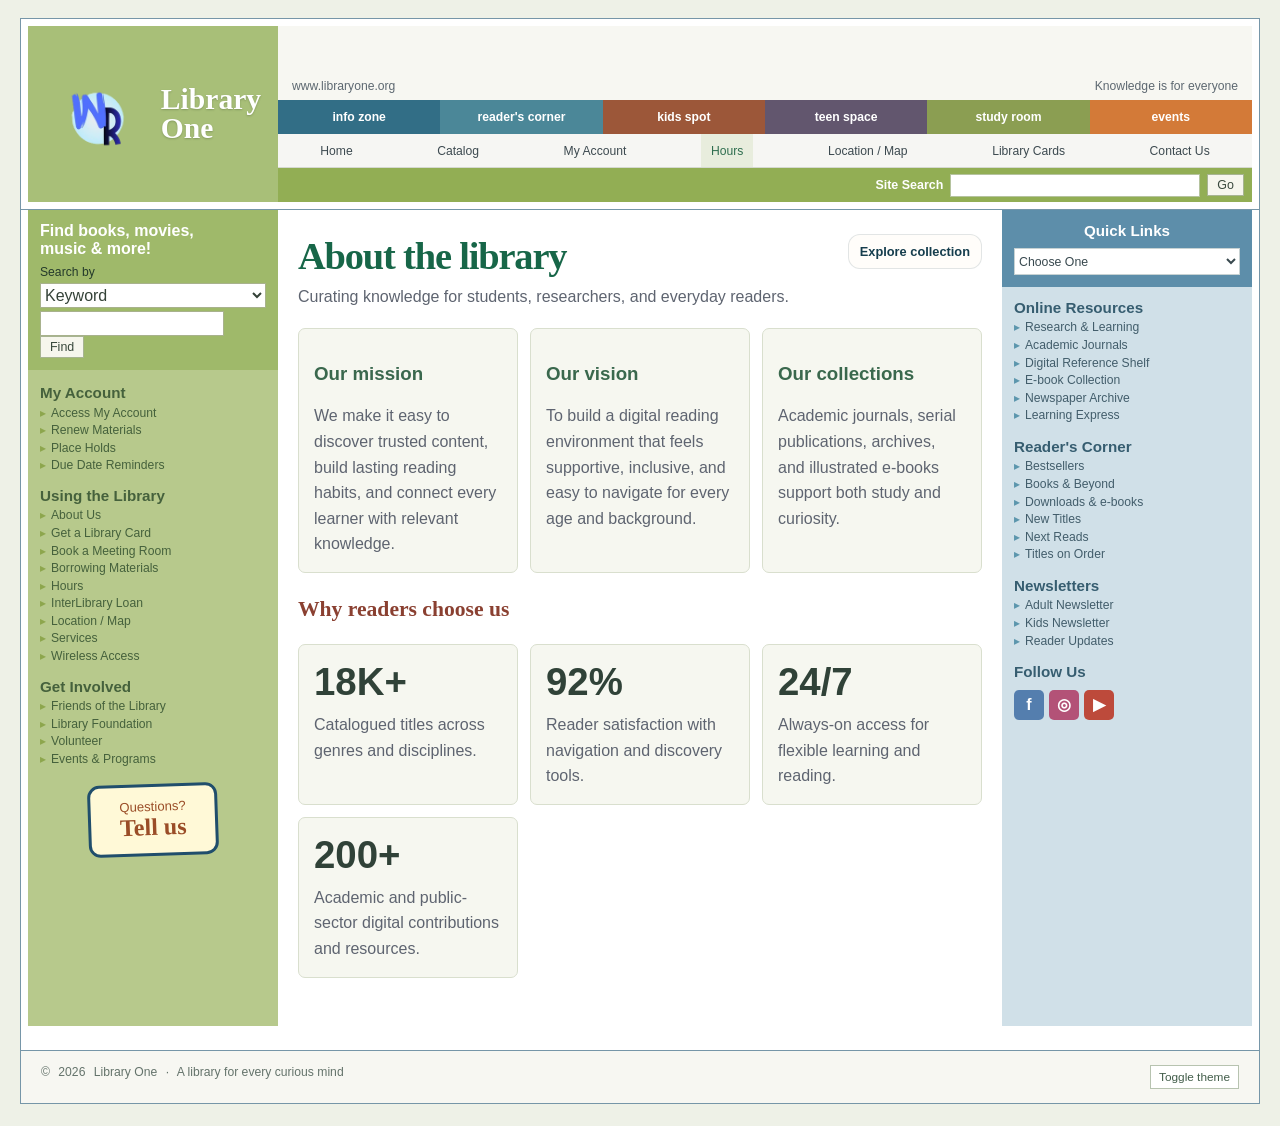
==== about.html @ 3dfb4658 "IPT web final project" ====
<!DOCTYPE html>
<html lang="en">
  <head>
    <meta charset="UTF-8" />
    <meta name="viewport" content="width=device-width, initial-scale=1.0" />
    <title>About | Library One</title>
    <link rel="stylesheet" href="styles.css?v=20261011" />
  </head>
  <body class="portal-page">
    <header class="portal-header">
      <div class="portal-masthead">
        <a href="index.html" class="portal-brand" aria-label="Library One home">
          <img class="portal-brand-logo" src="src/WR_logoCircle.png" alt="" />
          <span class="portal-brand-name">Library<br />One</span>
        </a>
        <div class="portal-heading">
          <div class="portal-topline"><span>www.libraryone.org</span><span>Knowledge is for everyone</span></div>
          <nav class="portal-audience-nav" aria-label="Reader communities">
            <a href="about.html">Info Zone</a><a href="book.html">Reader's Corner</a><a href="book.html">Kids Spot</a><a href="book.html">Teen Space</a><a href="book.html">Study Room</a><a href="about.html">Events</a>
          </nav>
          <nav class="portal-main-nav" aria-label="Main navigation">
            <a href="index.html">Home</a><a href="book.html">Catalog</a><a href="account.html">My Account</a><a href="about.html" class="active" aria-current="page">Hours</a><a href="about.html">Location / Map</a><a href="account.html">Library Cards</a><a href="about.html">Contact Us</a>
          </nav>
          <form class="portal-site-search" data-search-form>
            <label for="site-search">Site Search</label><input id="site-search" type="search" aria-label="Search the library" /><button type="submit">Go</button>
          </form>
        </div>
      </div>
    </header>

    <main class="portal-layout">
      <aside class="portal-sidebar portal-sidebar-left" aria-label="Library and account links">
        <form class="portal-catalog-search" data-search-form>
          <h2>Find books, movies,<br />music &amp; more!</h2>
          <label for="catalog-search">Search by</label>
          <select id="catalog-search"><option>Keyword</option><option>Title</option><option>Author</option><option>Subject</option></select>
          <input type="search" aria-label="Catalog keyword" /><button type="submit">Find</button>
        </form>
        <section class="portal-link-group"><h2>My Account</h2><ul>
          <li><a href="account.html">Access My Account</a></li><li><a href="account.html">Renew Materials</a></li><li><a href="account.html">Place Holds</a></li><li><a href="account.html">Due Date Reminders</a></li>
        </ul></section>
        <section class="portal-link-group"><h2>Using the Library</h2><ul>
          <li><a href="about.html">About Us</a></li><li><a href="about.html">Get a Library Card</a></li><li><a href="about.html">Book a Meeting Room</a></li><li><a href="about.html">Borrowing Materials</a></li><li><a href="about.html">Hours</a></li><li><a href="about.html">InterLibrary Loan</a></li><li><a href="about.html">Location / Map</a></li><li><a href="about.html">Services</a></li><li><a href="about.html">Wireless Access</a></li>
        </ul></section>
        <section class="portal-link-group"><h2>Get Involved</h2><ul>
          <li><a href="about.html">Friends of the Library</a></li><li><a href="about.html">Library Foundation</a></li><li><a href="about.html">Volunteer</a></li><li><a href="about.html">Events &amp; Programs</a></li>
        </ul></section>
        <a class="portal-contact-card" href="about.html">Questions? <strong>Tell us</strong></a>
      </aside>

      <section class="portal-main-content portal-inner-page">
        <div class="page-header">
          <div class="title-block"><h1>About the library</h1><p>Curating knowledge for students, researchers, and everyday readers.</p></div>
          <a href="book.html" class="secondary-button">Explore collection</a>
        </div>
        <section class="info-grid">
          <article class="info-card"><h3>Our mission</h3><p>We make it easy to discover trusted content, build lasting reading habits, and connect every learner with relevant knowledge.</p></article>
          <article class="info-card"><h3>Our vision</h3><p>To build a digital reading environment that feels supportive, inclusive, and easy to navigate for every age and background.</p></article>
          <article class="info-card"><h3>Our collections</h3><p>Academic journals, serial publications, archives, and illustrated e-books support both study and curiosity.</p></article>
        </section>
        <section class="section">
          <div class="section-head"><h2>Why readers choose us</h2></div>
          <div class="metrics-grid">
            <article class="metric-card"><strong>18K+</strong><p>Catalogued titles across genres and disciplines.</p></article>
            <article class="metric-card"><strong>92%</strong><p>Reader satisfaction with navigation and discovery tools.</p></article>
            <article class="metric-card"><strong>24/7</strong><p>Always-on access for flexible learning and reading.</p></article>
            <article class="metric-card"><strong>200+</strong><p>Academic and public-sector digital contributions and resources.</p></article>
          </div>
        </section>
      </section>

      <aside class="portal-sidebar portal-sidebar-right" aria-label="Quick links and online resources">
        <section class="portal-quick-links"><h2>Quick Links</h2><label class="visually-hidden" for="quick-links">Choose a quick link</label>
          <select id="quick-links"><option value="">Choose One</option><option value="book.html">Browse the catalog</option><option value="account.html">My reading list</option><option value="about.html">Library information</option></select>
        </section>
        <section class="portal-resource-group"><h2>Online Resources</h2><ul>
          <li><a href="book.html">Research &amp; Learning</a></li><li><a href="book.html">Academic Journals</a></li><li><a href="book.html">Digital Reference Shelf</a></li><li><a href="book.html">E-book Collection</a></li><li><a href="book.html">Newspaper Archive</a></li><li><a href="book.html">Learning Express</a></li>
        </ul></section>
        <section class="portal-resource-group"><h2>Reader's Corner</h2><ul>
          <li><a href="book.html">Bestsellers</a></li><li><a href="book.html">Books &amp; Beyond</a></li><li><a href="book.html">Downloads &amp; e-books</a></li><li><a href="book.html">New Titles</a></li><li><a href="book.html">Next Reads</a></li><li><a href="book.html">Titles on Order</a></li>
        </ul></section>
        <section class="portal-resource-group"><h2>Newsletters</h2><ul><li><a href="about.html">Adult Newsletter</a></li><li><a href="about.html">Kids Newsletter</a></li><li><a href="about.html">Reader Updates</a></li></ul></section>
        <section class="portal-resource-group portal-social"><h2>Follow Us</h2><a href="about.html" aria-label="Facebook">f</a><a href="about.html" aria-label="Instagram">◎</a><a href="about.html" aria-label="YouTube">▶</a></section>
      </aside>
    </main>

    <footer class="portal-footer"><div>© <span id="year"></span> Library One <span>·</span> A library for every curious mind</div><button type="button" data-theme-toggle aria-label="Toggle color theme">Toggle theme</button></footer>
    <script src="script.js"></script>
  </body>
</html>
---- styles.css ----
:root {
  --bg: #f5f1ea;
  --panel: #fffdfa;
  --panel-alt: #edf2ef;
  --primary: #153d4d;
  --primary-soft: #dfeaf0;
  --accent: #f0a851;
  --accent-strong: #d98d24;
  --text: #1a1f2a;
  --muted: #5e6470;
  --success: #2d7d66;
  --border: rgba(21, 61, 77, 0.12);
  --shadow: 0 18px 40px rgba(19, 38, 50, 0.12);
}

body.dark {
  --bg: #0b1620;
  --panel: #13232f;
  --panel-alt: #1b2d39;
  --primary: #d9edf5;
  --primary-soft: rgba(126, 193, 213, 0.12);
  --accent: #ffc36d;
  --accent-strong: #f29c3d;
  --text: #edf1f5;
  --muted: #adc0cf;
  --success: #69d2a0;
  --border: rgba(217, 237, 245, 0.12);
  --shadow: 0 18px 40px rgba(0, 0, 0, 0.28);
}

* { box-sizing: border-box; }

html { scroll-behavior: smooth; }

body {
  margin: 0;
  font-family: "Segoe UI", Tahoma, Geneva, Verdana, sans-serif;
  background: linear-gradient(180deg, rgba(244, 237, 227, 0.85) 0%, rgba(226, 236, 240, 0.9) 100%);
  color: var(--text);
  transition: background 0.25s ease, color 0.25s ease;
}

body.dark {
  background: linear-gradient(180deg, #071218 0%, #0d1d29 100%);
}

img {
  max-width: 100%;
  display: block;
}

a {
  color: inherit;
  text-decoration: none;
}

button, input, select, textarea {
  font: inherit;
}

.container {
  width: min(1200px, calc(100% - 32px));
  margin: 0 auto;
}

.site-header {
  position: sticky;
  top: 0;
  z-index: 20;
  backdrop-filter: blur(14px);
  background: rgba(245, 241, 234, 0.8);
  border-bottom: 1px solid var(--border);
}

body.dark .site-header {
  background: rgba(11, 22, 32, 0.82);
}

.header-inner {
  display: flex;
  align-items: center;
  justify-content: space-between;
  min-height: 76px;
  gap: 20px;
}

.brand {
  display: inline-flex;
  align-items: center;
  gap: 10px;
  font-weight: 800;
  letter-spacing: 0.04em;
  color: var(--primary);
}

.brand-mark {
  width: 42px;
  height: 42px;
  border-radius: 12px;
  display: grid;
  place-items: center;
  background: linear-gradient(135deg, var(--primary), var(--accent));
  color: white;
  font-size: 1.2rem;
  box-shadow: var(--shadow);
}

.main-nav {
  display: flex;
  align-items: center;
  gap: 16px;
  flex-wrap: wrap;
}

.main-nav a {
  padding: 10px 12px;
  border-radius: 999px;
  color: var(--muted);
  font-weight: 600;
  transition: 0.2s ease;
}

.main-nav a:hover,
.main-nav a.active {
  background: var(--primary-soft);
  color: var(--primary);
}

.header-actions {
  display: flex;
  align-items: center;
  gap: 12px;
}

.mini-button,
.primary-button,
.secondary-button,
.ghost-button {
  display: inline-flex;
  align-items: center;
  justify-content: center;
  border: 0;
  border-radius: 12px;
  cursor: pointer;
  transition: transform 0.2s ease, opacity 0.2s ease;
}

.primary-button,
.secondary-button,
.ghost-button {
  padding: 12px 18px;
  font-weight: 700;
}

.primary-button {
  background: linear-gradient(135deg, var(--primary), #1f7d96);
  color: #fff;
  box-shadow: var(--shadow);
}

.secondary-button {
  background: var(--panel);
  color: var(--primary);
  border: 1px solid var(--border);
}

.ghost-button {
  background: transparent;
  color: var(--text);
  border: 1px solid var(--border);
}

.mini-button {
  width: 42px;
  height: 42px;
  background: var(--panel);
  border: 1px solid var(--border);
  color: var(--text);
}

.primary-button:hover,
.secondary-button:hover,
.mini-button:hover,
.ghost-button:hover {
  transform: translateY(-1px);
}

.page-hero {
  padding: 72px 0 48px;
}

.hero-grid {
  display: grid;
  grid-template-columns: 1.2fr 0.8fr;
  gap: 28px;
  align-items: center;
}

.hero-copy h1 {
  font-size: clamp(2.8rem, 5vw, 4.5rem);
  line-height: 1.05;
  margin: 0 0 18px;
  letter-spacing: -0.04em;
}

.hero-copy p {
  margin: 0 0 22px;
  color: var(--muted);
  font-size: 1.05rem;
  max-width: 44rem;
}

.hero-actions {
  display: flex;
  flex-wrap: wrap;
  gap: 14px;
  margin-bottom: 26px;
}

.hero-meta {
  display: flex;
  gap: 22px;
  flex-wrap: wrap;
  color: var(--muted);
}

.hero-meta strong {
  display: block;
  color: var(--text);
  font-size: 1.5rem;
}

.hero-panel {
  background: linear-gradient(180deg, rgba(10, 35, 45, 0.9), rgba(35, 70, 77, 0.8));
  color: white;
  border-radius: 28px;
  overflow: hidden;
  box-shadow: var(--shadow);
}

.hero-card-image {
  min-height: 320px;
  background-image: url('https://images.unsplash.com/photo-1521587760476-6c12a4b040da?auto=format&fit=crop&w=900&q=80');
  background-size: cover;
  background-position: center;
}

.hero-card-content {
  padding: 24px 26px 26px;
}

.hero-card-content .tag {
  display: inline-flex;
  padding: 7px 10px;
  border-radius: 999px;
  background: rgba(255, 255, 255, 0.12);
  color: #dfeaf0;
  font-size: 0.75rem;
  letter-spacing: 0.08em;
  text-transform: uppercase;
  margin-bottom: 14px;
}

.hero-card-content h2 {
  margin: 0 0 10px;
  font-size: 1.65rem;
}

.hero-card-content p {
  margin: 0;
  color: rgba(255, 255, 255, 0.8);
}

.section {
  padding: 30px 0 18px;
}

.section-head {
  display: flex;
  justify-content: space-between;
  align-items: end;
  gap: 20px;
  margin-bottom: 22px;
}

.section-head h2 {
  margin: 0;
  font-size: clamp(1.8rem, 2vw, 2.5rem);
}

.section-head p {
  margin: 0;
  color: var(--muted);
}

.search-wrap {
  background: var(--panel);
  border: 1px solid var(--border);
  border-radius: 18px;
  padding: 10px 16px;
  display: flex;
  align-items: center;
  gap: 12px;
  margin-top: 36px;
  box-shadow: var(--shadow);
}

.search-wrap input {
  flex: 1;
  border: 0;
  background: transparent;
  color: var(--text);
  padding: 8px 0;
  outline: none;
}

.search-wrap button {
  background: var(--primary);
  color: #fff;
  border: 0;
  border-radius: 12px;
  padding: 10px 15px;
  font-weight: 700;
  cursor: pointer;
}

.book-grid,
.category-grid,
.info-grid,
.metrics-grid,
.account-grid {
  display: grid;
  grid-template-columns: repeat(auto-fit, minmax(220px, 1fr));
  gap: 22px;
}

.category-card,
.info-card,
.metric-card,
.book-card,
.account-panel,
.feature-card,
.list-card,
.reading-item {
  background: var(--panel);
  border: 1px solid var(--border);
  border-radius: 22px;
  box-shadow: var(--shadow);
}

.category-card {
  padding: 24px 20px;
}

.category-icon {
  width: 56px;
  height: 56px;
  display: grid;
  place-items: center;
  background: linear-gradient(135deg, var(--primary-soft), rgba(240, 168, 81, 0.18));
  border-radius: 18px;
  color: var(--primary);
  font-size: 1.6rem;
  margin-bottom: 17px;
}

.category-card h3,
.feature-card h3,
.list-card h3,
.account-panel h3 {
  margin: 0 0 8px;
  font-size: 1.2rem;
}

.category-card p,
.feature-card p,
.list-card p,
.account-panel p,
.book-card p,
.info-card p,
.metric-card p {
  margin: 0;
  color: var(--muted);
  line-height: 1.6;
}

.book-card {
  overflow: hidden;
}

.book-cover {
  height: 210px;
  background-size: cover;
  background-position: center;
}

.book-card-content {
  padding: 18px 18px 20px;
}

.book-meta {
  display: flex;
  justify-content: space-between;
  align-items: center;
  gap: 8px;
  margin-bottom: 12px;
  font-size: 0.75rem;
  letter-spacing: 0.08em;
  text-transform: uppercase;
  color: var(--muted);
}

.book-card h3 {
  margin: 0 0 10px;
  font-size: 1.2rem;
}

.book-card footer {
  display: flex;
  align-items: center;
  justify-content: space-between;
  margin-top: 16px;
}

.rating {
  color: var(--accent-strong);
  font-weight: 700;
}

.page-shell {
  padding-top: 48px;
  padding-bottom: 48px;
}

.page-header {
  display: flex;
  flex-wrap: wrap;
  align-items: center;
  justify-content: space-between;
  gap: 20px;
  margin-bottom: 28px;
}

.title-block h1 {
  margin: 0 0 10px;
  font-size: clamp(2.3rem, 3vw, 3.8rem);
  letter-spacing: -0.05em;
}

.title-block p {
  margin: 0;
  color: var(--muted);
}

.info-grid,
.metrics-grid {
  grid-template-columns: repeat(auto-fit, minmax(220px, 1fr));
}

.info-card,
.metric-card,
.account-panel,
.feature-card,
.list-card,
.reading-item {
  padding: 22px 20px;
}

.metric-card strong {
  display: block;
  font-size: clamp(2rem, 3vw, 2.5rem);
  margin-bottom: 8px;
}

.auth-layout {
  display: grid;
  grid-template-columns: 1fr 1fr;
  gap: 26px;
  padding-top: 36px;
  padding-bottom: 52px;
}

.auth-panel {
  background: var(--panel);
  border: 1px solid var(--border);
  border-radius: 28px;
  box-shadow: var(--shadow);
  padding: 28px;
}

.auth-panel h2 {
  margin-top: 0;
  margin-bottom: 10px;
  font-size: clamp(1.9rem, 2.5vw, 2.6rem);
}

.auth-tabs {
  display: inline-flex;
  background: var(--panel-alt);
  border-radius: 999px;
  padding: 5px;
  margin-bottom: 18px;
}

.auth-tab {
  border: 0;
  background: transparent;
  color: var(--muted);
  border-radius: 999px;
  padding: 10px 18px;
  font-weight: 700;
  cursor: pointer;
}

.auth-tab.active {
  background: var(--panel);
  color: var(--primary);
  box-shadow: 0 4px 14px rgba(0, 0, 0, 0.07);
}

.form-grid {
  display: grid;
  gap: 16px;
}

.form-row {
  display: grid;
  grid-template-columns: 1fr 1fr;
  gap: 16px;
}

.field {
  display: grid;
  gap: 8px;
}

.field label {
  font-weight: 600;
  color: var(--muted);
}

.field input,
.field select,
.field textarea {
  width: 100%;
  border-radius: 12px;
  border: 1px solid var(--border);
  background: rgba(255, 255, 255, 0.02);
  padding: 12px 14px;
  color: var(--text);
  outline: none;
}

.field input:focus,
.field select:focus,
.field textarea:focus {
  border-color: rgba(21, 61, 77, 0.45);
  box-shadow: 0 0 0 4px rgba(21, 61, 77, 0.08);
}

.check-row {
  display: flex;
  justify-content: space-between;
  gap: 12px;
  align-items: center;
  color: var(--muted);
  font-size: 0.96rem;
}

.auth-side {
  display: flex;
  flex-direction: column;
  justify-content: center;
  gap: 18px;
}

.feature-card {
  display: flex;
  align-items: start;
  gap: 14px;
}

.feature-icon {
  width: 52px;
  height: 52px;
  border-radius: 14px;
  display: grid;
  place-items: center;
  background: linear-gradient(135deg, var(--primary-soft), rgba(240, 168, 81, 0.2));
  font-size: 1.5rem;
}

.account-grid {
  grid-template-columns: 1.2fr 0.8fr;
}

.profile-card {
  background: linear-gradient(135deg, rgba(21, 61, 77, 0.95), rgba(51, 105, 123, 0.88));
  color: white;
  border-radius: 24px;
  padding: 28px;
  display: flex;
  gap: 22px;
  align-items: center;
}

.avatar {
  width: 82px;
  height: 82px;
  border-radius: 50%;
  background: linear-gradient(135deg, #f0a851, #f6d7aa);
  color: #143b4e;
  font-weight: 800;
  font-size: 2rem;
  display: grid;
  place-items: center;
}

.profile-card h2 {
  margin: 0 0 6px;
  font-size: clamp(1.8rem, 2vw, 2.3rem);
}

.profile-card p {
  margin: 0;
  color: rgba(255, 255, 255, 0.8);
}

.account-panel ul,
.list-card ul,
.reading-list {
  margin: 18px 0 0;
  padding: 0;
  list-style: none;
  display: grid;
  gap: 12px;
}

.account-panel li,
.list-card li,
.reading-item {
  display: flex;
  align-items: center;
  justify-content: space-between;
  gap: 12px;
  padding: 12px 14px;
  border-radius: 14px;
  background: var(--panel-alt);
  border: 1px solid var(--border);
}

.toggle-pill {
  display: inline-flex;
  align-items: center;
  gap: 8px;
  border-radius: 999px;
  padding: 7px 10px;
  background: rgba(45, 125, 102, 0.15);
  color: var(--success);
  font-size: 0.8rem;
  font-weight: 700;
}

.book-detail-shell {
  display: grid;
  grid-template-columns: 320px 1fr;
  gap: 30px;
  padding-top: 20px;
  padding-bottom: 52px;
}

.detail-cover {
  aspect-ratio: 3 / 4;
  border-radius: 28px;
  background-image: url('https://images.unsplash.com/photo-1512820790803-83ca734da794?auto=format&fit=crop&w=800&q=80');
  background-size: cover;
  background-position: center;
  box-shadow: var(--shadow);
}

.book-info {
  background: var(--panel);
  border: 1px solid var(--border);
  border-radius: 28px;
  padding: 26px;
  box-shadow: var(--shadow);
}

.book-info .eyebrow {
  display: inline-flex;
  margin-bottom: 10px;
  border-radius: 999px;
  padding: 7px 10px;
  background: rgba(240, 168, 81, 0.12);
  color: var(--accent-strong);
  font-weight: 700;
  text-transform: uppercase;
  letter-spacing: 0.08em;
  font-size: 0.72rem;
}

.book-info h1 {
  margin: 0 0 10px;
  font-size: clamp(2.2rem, 3vw, 3.5rem);
  letter-spacing: -0.05em;
}

.meta-line {
  display: flex;
  flex-wrap: wrap;
  gap: 12px;
  color: var(--muted);
  margin-bottom: 18px;
}

.book-info p {
  margin: 0 0 18px;
  color: var(--muted);
  line-height: 1.7;
}

.book-actions {
  display: flex;
  flex-wrap: wrap;
  gap: 12px;
  margin: 24px 0 18px;
}

.book-stats {
  display: flex;
  flex-wrap: wrap;
  gap: 18px;
  padding-top: 10px;
  border-top: 1px solid var(--border);
}

.book-stats span {
  display: inline-flex;
  align-items: center;
  gap: 8px;
  color: var(--muted);
}

.reader-card {
  margin-top: 30px;
  background: var(--panel);
  border: 1px solid var(--border);
  border-radius: 24px;
  padding: 24px;
  box-shadow: var(--shadow);
}

.reader-header {
  display: flex;
  justify-content: space-between;
  align-items: center;
  gap: 16px;
  margin-bottom: 16px;
}

.reader-header h3 {
  margin: 0;
}

.reader-body {
  min-height: 300px;
  background: var(--panel-alt);
  border: 1px solid var(--border);
  border-radius: 18px;
  padding: 20px;
  line-height: 1.8;
  color: var(--text);
}

.reader-controls {
  display: flex;
  flex-wrap: wrap;
  justify-content: space-between;
  gap: 14px;
  margin-top: 18px;
}

.page-badge {
  display: inline-flex;
  align-items: center;
  gap: 8px;
  background: var(--primary-soft);
  color: var(--primary);
  border-radius: 999px;
  padding: 10px 14px;
  font-weight: 700;
}

footer.site-footer {
  border-top: 1px solid var(--border);
  padding: 28px 0 48px;
  color: var(--muted);
}

.footer-inner {
  display: flex;
  justify-content: space-between;
  gap: 20px;
  flex-wrap: wrap;
}

.hidden {
  display: none !important;
}

@media (max-width: 900px) {
  .hero-grid,
  .book-detail-shell,
  .account-grid,
  .auth-layout {
    grid-template-columns: 1fr;
  }

  .site-header .header-inner {
    flex-wrap: wrap;
    padding: 14px 0;
  }

  .main-nav {
    width: 100%;
    justify-content: center;
  }

  .header-actions {
    margin-left: auto;
  }
}

@media (max-width: 560px) {
  .form-row {
    grid-template-columns: 1fr;
  }

  .hero-copy h1 {
    font-size: 2.6rem;
  }

  .page-shell,
  .auth-layout {
    padding-top: 24px;
  }
}

.portal-page {
  min-height: 100vh;
  background: #eef1e7;
  color: #304238;
  font-family: Arial, Helvetica, sans-serif;
}

.portal-header {
  width: min(1240px, calc(100% - 32px));
  margin: 18px auto 0;
  padding: 7px;
  border: 1px solid #7696a8;
  background: #fff;
}

.portal-masthead {
  display: grid;
  grid-template-columns: 250px minmax(0, 1fr);
  min-height: 176px;
}

.portal-brand {
  display: flex;
  min-height: 176px;
  align-items: center;
  justify-content: center;
  gap: 12px;
  background: #a8bf78;
  color: #fff;
}

.portal-brand-logo {
  width: 104px;
  height: 104px;
  flex: 0 0 auto;
  object-fit: contain;
}

.portal-brand-name {
  font-family: Georgia, serif;
  font-size: 1.85rem;
  font-weight: 700;
  line-height: 0.98;
  text-shadow: 0 1px 2px rgba(50, 67, 37, 0.3);
}

.portal-heading {
  display: flex;
  min-width: 0;
  flex-direction: column;
  justify-content: flex-end;
  background: #f7f7f2;
}

.portal-topline {
  min-height: 29px;
  display: flex;
  align-items: center;
  justify-content: space-between;
  gap: 16px;
  padding: 0 14px;
  color: #5d6871;
  font-size: 0.76rem;
}

.portal-audience-nav,
.portal-main-nav {
  display: flex;
  min-height: 34px;
}

.portal-audience-nav a {
  flex: 1;
  display: grid;
  place-items: center;
  padding: 7px 5px;
  background: #326e86;
  color: white;
  font-size: 0.76rem;
  font-weight: 700;
  text-align: center;
  text-transform: lowercase;
}

.portal-audience-nav a:nth-child(2) { background: #4b8798; }
.portal-audience-nav a:nth-child(3) { background: #9c5739; }
.portal-audience-nav a:nth-child(4) { background: #62566e; }
.portal-audience-nav a:nth-child(5) { background: #8b9e52; }
.portal-audience-nav a:nth-child(6) { background: #d37a38; }

.portal-main-nav {
  align-items: stretch;
  justify-content: space-around;
  border-bottom: 1px solid #d5d9d0;
  background: #f6f6f3;
}

.portal-main-nav a {
  display: flex;
  align-items: center;
  gap: 7px;
  padding: 8px 10px;
  color: #3d4a50;
  font-size: 0.76rem;
  white-space: nowrap;
}

.portal-main-nav a:hover,
.portal-main-nav a.active {
  color: #2f6e4f;
  background: #e8eddd;
}

.portal-main-nav a span {
  color: #83a94c;
  font-size: 1.2rem;
}

.portal-site-search {
  min-height: 34px;
  display: flex;
  align-items: center;
  justify-content: flex-end;
  gap: 7px;
  padding: 4px 8px;
  background: #92ae54;
}

.portal-site-search label {
  color: white;
  font-size: 0.78rem;
  font-weight: 700;
}

.portal-site-search input {
  width: min(250px, 44%);
  height: 23px;
  border: 1px solid #b5c39e;
  background: white;
}

.portal-site-search button,
.portal-catalog-search button {
  border: 1px solid #a7b491;
  padding: 3px 9px;
  background: #f6f6ed;
  color: #39493d;
  cursor: pointer;
  font-size: 0.78rem;
}

.portal-layout {
  width: min(1240px, calc(100% - 32px));
  margin: 0 auto;
  padding: 0 7px 24px;
  display: grid;
  grid-template-columns: 250px minmax(0, 1fr) 250px;
  align-items: stretch;
  background: #fff;
  border: 1px solid #7696a8;
  border-top: 0;
}

.portal-inner-page {
  min-height: 520px;
  padding: 24px 20px 30px;
}

.portal-inner-page .page-header {
  align-items: flex-start;
  margin-bottom: 22px;
}

.portal-inner-page .title-block h1 {
  color: #176648;
  font-family: Georgia, "Times New Roman", serif;
  font-size: clamp(1.8rem, 3vw, 2.45rem);
  letter-spacing: -0.03em;
}

.portal-inner-page .section {
  padding-top: 24px;
}

.portal-inner-page .section-head h2 {
  color: #8a4031;
  font-family: Georgia, "Times New Roman", serif;
  font-size: 1.35rem;
}

.portal-inner-page .info-grid,
.portal-inner-page .metrics-grid {
  grid-template-columns: repeat(auto-fit, minmax(170px, 1fr));
  gap: 12px;
}

.portal-inner-page .info-card,
.portal-inner-page .metric-card,
.portal-inner-page .account-panel,
.portal-inner-page .feature-card,
.portal-inner-page .reading-item {
  border-color: #d9dfce;
  border-radius: 7px;
  box-shadow: none;
}

.portal-inner-page .info-card,
.portal-inner-page .metric-card,
.portal-inner-page .account-panel {
  padding: 15px;
  background: #f6f7f0;
}

.portal-inner-page .info-card h3,
.portal-inner-page .account-panel h3 {
  color: #3a684d;
}

.portal-inner-page .auth-layout {
  width: auto;
  grid-template-columns: 1fr;
  gap: 16px;
  padding: 0;
}

.portal-inner-page .auth-panel {
  padding: 19px;
  border-color: #d9dfce;
  border-radius: 7px;
  box-shadow: none;
}

.portal-inner-page .auth-side {
  gap: 10px;
}

.portal-inner-page .auth-side .feature-card {
  padding: 13px;
  background: #f6f7f0;
}

.portal-inner-page .account-grid {
  grid-template-columns: 1fr;
  gap: 14px;
}

.portal-inner-page .account-grid .section {
  padding-bottom: 0;
}

.portal-inner-page .account-grid aside {
  display: grid;
  grid-template-columns: repeat(auto-fit, minmax(175px, 1fr));
  gap: 12px;
}

.portal-inner-page .account-panel {
  margin-top: 0 !important;
}

.portal-inner-page .account-panel .metrics-grid {
  grid-template-columns: repeat(3, minmax(0, 1fr));
  gap: 8px;
}

.portal-inner-page .account-panel .metric-card {
  padding: 10px;
  background: #fff;
}

.portal-inner-page .account-panel .metric-card strong {
  font-size: 1.6rem;
}

.portal-inner-page .account-favorites ul {
  margin-top: 8px;
}

.portal-inner-page .account-favorites li {
  padding: 7px 0;
  border-bottom: 1px solid #e0e5d9;
  color: #5e6470;
  font-size: 0.9rem;
}

.portal-inner-page .book-detail-shell {
  grid-template-columns: 190px minmax(0, 1fr);
  gap: 14px;
  padding: 0;
}

.portal-inner-page .detail-cover {
  border-radius: 7px;
}

.portal-inner-page .book-info {
  padding: 17px;
  border-color: #d9dfce;
  border-radius: 7px;
  box-shadow: none;
}

.portal-inner-page .book-info h1 {
  font-size: clamp(1.6rem, 3vw, 2.4rem);
  letter-spacing: -0.03em;
}

.portal-inner-page .book-actions {
  gap: 7px;
}

.portal-inner-page .book-actions .primary-button,
.portal-inner-page .book-actions .secondary-button,
.portal-inner-page .book-actions .ghost-button {
  padding: 9px 11px;
  font-size: 0.8rem;
}

.portal-inner-page .reader-card {
  margin-top: 18px;
  padding: 16px;
  border-color: #d9dfce;
  border-radius: 7px;
  box-shadow: none;
}

.portal-inner-page .reader-body {
  min-height: 220px;
  border-radius: 5px;
}

.portal-inner-page .page-header .secondary-button {
  padding: 9px 11px;
  font-size: 0.8rem;
}

.portal-sidebar {
  min-width: 0;
}

.portal-sidebar-left {
  padding: 10px 12px 18px;
  background: #b7c98c;
  color: #45613c;
}

.portal-catalog-search {
  margin: -10px -12px 8px;
  padding: 12px;
  background: #9fb96a;
  color: white;
}

.portal-catalog-search h2 {
  margin: 0 0 8px;
  font-size: 1rem;
  line-height: 1.1;
}

.portal-catalog-search label {
  display: block;
  margin-bottom: 4px;
  color: #243a2b;
  font-size: 0.76rem;
}

.portal-catalog-search select,
.portal-catalog-search input {
  height: 25px;
  border: 1px solid #a8b28d;
  background: white;
  color: #344238;
}

.portal-catalog-search select {
  width: 100%;
  margin-bottom: 3px;
}

.portal-catalog-search input {
  width: calc(100% - 42px);
}

.portal-link-group {
  margin-top: 14px;
}

.portal-link-group h2,
.portal-resource-group h2 {
  margin: 0 0 4px;
  font-size: 0.95rem;
  line-height: 1.15;
}

.portal-link-group ul,
.portal-resource-group ul,
.portal-news-list {
  margin: 0;
  padding: 0;
  list-style: none;
}

.portal-link-group li,
.portal-resource-group li {
  margin: 3px 0;
  font-size: 0.76rem;
  line-height: 1.2;
}

.portal-link-group li::before {
  content: "▸";
  margin-right: 5px;
  color: #8da64d;
}

.portal-link-group a:hover,
.portal-resource-group a:hover,
.portal-news-list a:hover {
  text-decoration: underline;
}

.portal-contact-card {
  display: block;
  margin: 18px auto 0;
  width: 130px;
  padding: 12px 8px;
  border: 3px solid #204e6c;
  border-radius: 12px;
  background: #fff9d7;
  color: #9a4d27;
  text-align: center;
  font-size: 0.82rem;
  transform: rotate(-2deg);
}

.portal-contact-card strong {
  display: block;
  font-family: Georgia, serif;
  font-size: 1.5rem;
}

.portal-main-content {
  min-width: 0;
  background: white;
}

.portal-feature {
  position: relative;
  min-height: 410px;
  overflow: hidden;
  background: #fff;
}

.portal-feature-art {
  position: relative;
  height: 180px;
  overflow: hidden;
  background: linear-gradient(180deg, #cde4e9 0%, #eaf5f2 77%, #609546 78%, #4e813b 100%);
}

.feature-sun {
  position: absolute;
  top: 22px;
  left: 50%;
  width: 104px;
  height: 104px;
  border-radius: 50%;
  background: #f8cf62;
  transform: translateX(-50%);
}

.feature-book {
  position: absolute;
  z-index: 1;
  bottom: 36px;
  display: block;
  width: 76px;
  height: 89px;
  border: 4px solid #fff;
  border-radius: 5px 8px 8px 5px;
  box-shadow: 6px 7px 0 rgba(31, 80, 52, 0.18);
  transform: rotate(-13deg);
}

.feature-book-one {
  left: 25%;
  background: #e27e55;
}

.feature-book-two {
  right: 23%;
  bottom: 31px;
  width: 67px;
  height: 80px;
  background: #6d9eb2;
  transform: rotate(12deg);
}

.feature-leaf {
  position: absolute;
  bottom: 32px;
  width: 19px;
  height: 76px;
  border-radius: 100% 0 100% 0;
  background: #f0ad37;
  transform-origin: bottom;
}

.feature-leaf-one {
  left: 14%;
  transform: rotate(-37deg);
}

.feature-leaf-two {
  right: 14%;
  height: 92px;
  background: #78a849;
  transform: rotate(39deg);
}

.feature-star {
  position: absolute;
  top: 28px;
  right: 19%;
  color: white;
  font-size: 2rem;
}

.feature-ribbon {
  position: absolute;
  top: 37px;
  left: 9%;
  padding: 9px 11px;
  background: #4a9a68;
  color: white;
  font-size: 0.72rem;
  font-weight: 800;
  line-height: 1.1;
  text-align: center;
  transform: rotate(-9deg);
}

.portal-feature-copy {
  max-width: 520px;
  margin: 0 auto;
  padding: 21px 24px 45px;
  text-align: center;
}

.portal-kicker {
  color: #7c984a;
  font-size: 0.74rem;
  font-weight: 800;
  letter-spacing: 0.11em;
  text-transform: uppercase;
}

.portal-feature-copy h1 {
  margin: 7px 0 8px;
  color: #176648;
  font-family: Georgia, "Times New Roman", serif;
  font-size: clamp(1.8rem, 3vw, 2.8rem);
  line-height: 1;
}

.portal-feature-copy p {
  margin: 0 auto 15px;
  max-width: 390px;
  color: #58665b;
  font-size: 0.92rem;
  line-height: 1.5;
}

.portal-feature-button {
  display: inline-flex;
  align-items: center;
  gap: 15px;
  padding: 10px 15px;
  background: #176648;
  color: #fff;
  font-size: 0.83rem;
  font-weight: 700;
}

.portal-slide-status {
  position: absolute;
  right: 0;
  bottom: 0;
  left: 0;
  display: flex;
  justify-content: space-between;
  align-items: center;
  padding: 10px 14px;
  background: #27302b;
  color: white;
  font-size: 0.74rem;
}

.portal-slide-status span {
  margin-right: 6px;
  color: #b5ca79;
}

.portal-slide-status b {
  font-weight: 500;
}

.portal-news {
  min-height: 320px;
  padding: 14px 17px 20px;
  background: #f0e5a5;
  color: #574d2c;
}

.portal-news h2 {
  margin: 0 0 10px;
  color: #8a4031;
  font-family: Georgia, "Times New Roman", serif;
  font-size: 1.8rem;
}

.portal-news h3 {
  margin: 15px 0 6px;
  color: #8a4031;
  font-size: 0.94rem;
}

.portal-news-list li {
  position: relative;
  margin: 6px 0;
  padding-left: 15px;
  font-size: 0.82rem;
  line-height: 1.25;
}

.portal-news-list li::before {
  content: "▶";
  position: absolute;
  left: 0;
  color: #d89b37;
  font-size: 0.65rem;
  top: 2px;
}

.portal-more-link {
  display: inline-block;
  margin-top: 12px;
  color: #8a4031;
  font-size: 0.8rem;
  font-weight: 700;
}

.portal-sidebar-right {
  padding: 10px 12px 18px;
  background: #d0e0e8;
  color: #425d6b;
}

.portal-quick-links {
  margin: -10px -12px 12px;
  padding: 12px;
  background: #5d8eaa;
  color: white;
}

.portal-quick-links h2 {
  margin: 0 0 9px;
  font-size: 0.95rem;
  text-align: center;
}

.portal-quick-links select {
  width: 100%;
  min-height: 27px;
  border: 1px solid #c7d2d3;
  background: #fff;
  color: #39494f;
  font-size: 0.77rem;
}

.portal-resource-group {
  margin: 12px 0 15px;
}

.portal-resource-group h2 {
  color: #365d70;
}

.portal-resource-group li::before {
  content: "▸";
  margin-right: 5px;
  color: #5c96ad;
}

.portal-social a {
  display: inline-grid;
  width: 30px;
  height: 30px;
  margin: 5px 5px 0 0;
  place-items: center;
  border-radius: 5px;
  background: #547eae;
  color: white;
  font-size: 1rem;
  font-weight: 700;
}

.portal-social a:nth-of-type(2) { background: #b35277; }
.portal-social a:nth-of-type(3) { background: #bd4a3b; }

.portal-footer {
  width: min(1240px, calc(100% - 32px));
  margin: 0 auto 22px;
  padding: 14px 20px;
  display: flex;
  justify-content: space-between;
  gap: 14px;
  border: 1px solid #7696a8;
  border-top: 0;
  background: #f7f7f2;
  color: #64736b;
  font-size: 0.76rem;
}

.portal-footer span {
  margin: 0 5px;
}

.portal-footer button {
  border: 1px solid #b7c3b0;
  padding: 4px 8px;
  background: white;
  color: #425d4a;
  cursor: pointer;
  font-size: 0.74rem;
}

.visually-hidden {
  position: absolute;
  width: 1px;
  height: 1px;
  overflow: hidden;
  clip: rect(0, 0, 0, 0);
  white-space: nowrap;
  clip-path: inset(50%);
}

body.dark.portal-page {
  background: #17242a;
}

body.dark .portal-header,
body.dark .portal-layout,
body.dark .portal-footer {
  border-color: #627982;
  background-color: #20313a;
}

body.dark .portal-heading,
body.dark .portal-main-content,
body.dark .portal-main-nav {
  background: #263841;
}

body.dark .portal-main-nav a,
body.dark .portal-topline {
  color: #dbe6e4;
}

body.dark .portal-news {
  background: #484533;
  color: #eee5bf;
}

body.dark .portal-news h2,
body.dark .portal-news h3,
body.dark .portal-more-link {
  color: #f2b79d;
}

body.dark .portal-feature-copy p {
  color: #58665b;
}

body.dark .portal-feature {
  background: #263841;
}

body.dark .portal-feature-copy h1 {
  color: #b6d9be;
}

body.dark .portal-sidebar-left {
  background: #43563e;
  color: #e1ebd5;
}

body.dark .portal-sidebar-right {
  background: #344b56;
  color: #e0ebf0;
}

body.dark .portal-resource-group h2 {
  color: #d0e6ef;
}

body.dark .portal-inner-page .title-block h1,
body.dark .portal-inner-page .info-card h3,
body.dark .portal-inner-page .account-panel h3,
body.dark .portal-inner-page .section-head h2 {
  color: #b6d9be;
}

body.dark .portal-inner-page .info-card,
body.dark .portal-inner-page .metric-card,
body.dark .portal-inner-page .account-panel,
body.dark .portal-inner-page .auth-panel,
body.dark .portal-inner-page .auth-side .feature-card,
body.dark .portal-inner-page .book-info,
body.dark .portal-inner-page .reader-card {
  border-color: #485a59;
  background: #263841;
}

body.dark .portal-inner-page .account-panel .metric-card {
  background: #20313a;
}

body.dark .portal-inner-page .account-favorites li {
  border-color: #485a59;
  color: #d2dfd5;
}

@media (max-width: 980px) {
  .portal-masthead {
    grid-template-columns: 190px minmax(0, 1fr);
  }

  .portal-layout {
    grid-template-columns: 200px minmax(0, 1fr) 200px;
  }

  .portal-brand {
    min-height: 160px;
  }

  .portal-brand-logo {
    width: 82px;
    height: 82px;
  }

  .portal-brand-name {
    font-size: 1.35rem;
  }

  .portal-main-nav a {
    padding-right: 6px;
    padding-left: 6px;
    font-size: 0.7rem;
  }

  .portal-audience-nav a {
    font-size: 0.68rem;
  }

  .portal-inner-page .book-detail-shell {
    grid-template-columns: 150px minmax(0, 1fr);
  }
}

@media (max-width: 720px) {
  .portal-header,
  .portal-layout,
  .portal-footer {
    width: min(100% - 20px, 560px);
  }

  .portal-masthead {
    grid-template-columns: 1fr;
  }

  .portal-brand {
    min-height: 105px;
  }

  .portal-brand-logo {
    width: 64px;
    height: 64px;
  }

  .portal-brand-name {
    font-size: 1.4rem;
  }

  .portal-audience-nav,
  .portal-main-nav {
    flex-wrap: wrap;
  }

  .portal-audience-nav a {
    flex: 1 1 30%;
  }

  .portal-main-nav a {
    flex: 1 1 30%;
    justify-content: center;
  }

  .portal-layout {
    grid-template-columns: 1fr;
  }

  .portal-inner-page {
    padding: 20px 14px;
  }

  .portal-inner-page .book-detail-shell {
    grid-template-columns: 1fr;
  }

  .portal-inner-page .detail-cover {
    width: min(240px, 100%);
    margin: 0 auto;
  }

  .portal-sidebar-left {
    order: 2;
  }

  .portal-main-content {
    order: 1;
  }

  .portal-sidebar-right {
    order: 3;
  }

  .portal-feature {
    min-height: 390px;
  }

  .portal-feature-art {
    height: 160px;
  }

  .portal-footer {
    flex-wrap: wrap;
  }
}

@media (max-width: 420px) {
  .portal-topline {
    flex-wrap: wrap;
    justify-content: center;
    padding: 7px;
  }

  .portal-site-search input {
    flex: 1;
    width: auto;
  }

  .portal-feature-copy {
    padding-right: 16px;
    padding-left: 16px;
  }

  .portal-slide-status {
    font-size: 0.66rem;
  }
}
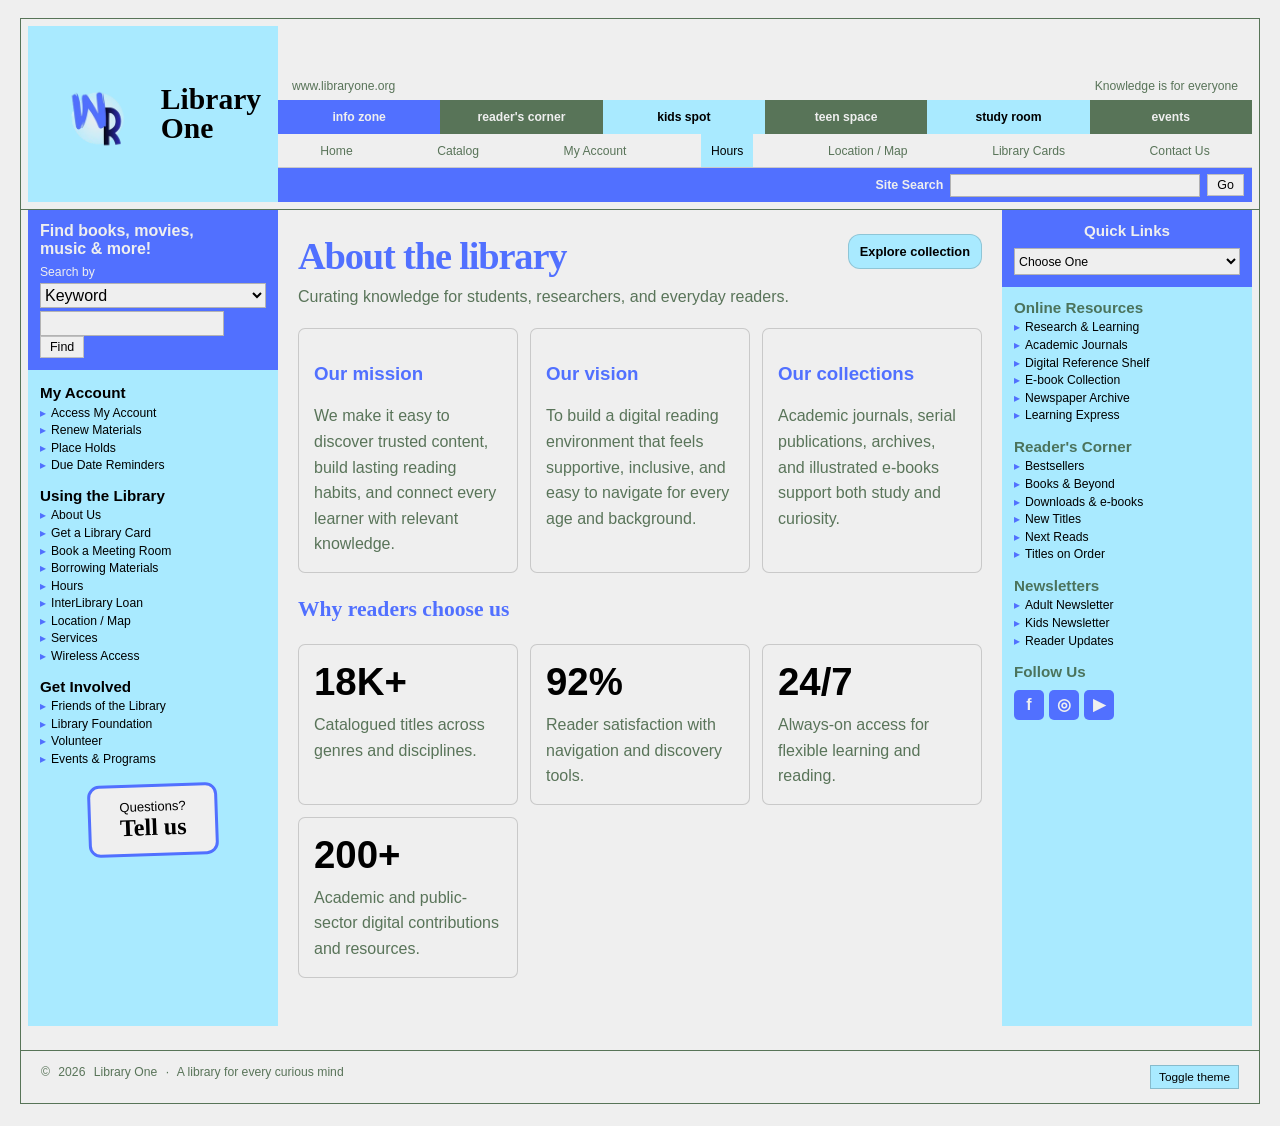
==== commit 433a7cd3: "added color palette" ====
--- a/about.html
+++ b/about.html
@@ -4,7 +4,7 @@
     <meta charset="UTF-8" />
     <meta name="viewport" content="width=device-width, initial-scale=1.0" />
     <title>About | Library One</title>
-    <link rel="stylesheet" href="styles.css?v=20261011" />
+    <link rel="stylesheet" href="styles.css?v=20261012" />
   </head>
   <body class="portal-page">
     <header class="portal-header">
--- a/styles.css
+++ b/styles.css
@@ -1,30 +1,43 @@
+/* comment and notes... 
+
+Palette and theme variables:
+#5170ff
+#000000 + #3533cd
+#a9eaff + #efefef
+*/
+
 :root {
-  --bg: #f5f1ea;
-  --panel: #fffdfa;
-  --panel-alt: #edf2ef;
-  --primary: #153d4d;
-  --primary-soft: #dfeaf0;
-  --accent: #f0a851;
-  --accent-strong: #d98d24;
-  --text: #1a1f2a;
-  --muted: #5e6470;
-  --success: #2d7d66;
-  --border: rgba(21, 61, 77, 0.12);
-  --shadow: 0 18px 40px rgba(19, 38, 50, 0.12);
+  --palette-blue: #5170ff;
+  --palette-black: #000000;
+  --palette-charcoal: #353c;
+  --palette-sky: #a9eaff;
+  --palette-gray: #efefef;
+  --bg: var(--palette-gray);
+  --panel: #ffffff;
+  --panel-alt: var(--palette-sky);
+  --primary: var(--palette-blue);
+  --primary-soft: rgba(81, 112, 255, 0.12);
+  --accent: var(--palette-sky);
+  --accent-strong: var(--palette-blue);
+  --text: var(--palette-black);
+  --muted: var(--palette-charcoal);
+  --success: var(--palette-blue);
+  --border: rgba(0, 0, 0, 0.2);
+  --shadow: 0 18px 40px rgba(0, 0, 0, 0.12);
 }
 
 body.dark {
-  --bg: #0b1620;
-  --panel: #13232f;
-  --panel-alt: #1b2d39;
-  --primary: #d9edf5;
-  --primary-soft: rgba(126, 193, 213, 0.12);
-  --accent: #ffc36d;
-  --accent-strong: #f29c3d;
-  --text: #edf1f5;
-  --muted: #adc0cf;
-  --success: #69d2a0;
-  --border: rgba(217, 237, 245, 0.12);
+  --bg: var(--palette-black);
+  --panel: var(--palette-charcoal);
+  --panel-alt: rgba(169, 234, 255, 0.14);
+  --primary: var(--palette-sky);
+  --primary-soft: rgba(169, 234, 255, 0.14);
+  --accent: var(--palette-blue);
+  --accent-strong: var(--palette-sky);
+  --text: var(--palette-gray);
+  --muted: var(--palette-gray);
+  --success: var(--palette-sky);
+  --border: rgba(239, 239, 239, 0.18);
   --shadow: 0 18px 40px rgba(0, 0, 0, 0.28);
 }
 
@@ -1817,3 +1830,514 @@
     font-size: 0.66rem;
   }
 }
+
+/* Project-wide palette: electric blue, black/charcoal, sky blue, and soft gray. */
+body {
+  background: var(--palette-gray);
+}
+
+body.dark {
+  background: var(--palette-black);
+}
+
+a:focus-visible,
+button:focus-visible,
+input:focus-visible,
+select:focus-visible,
+textarea:focus-visible {
+  outline: 3px solid var(--palette-blue);
+  outline-offset: 2px;
+}
+
+.primary-button,
+.search-wrap button {
+  background: var(--palette-blue);
+  color: var(--palette-gray);
+}
+
+.secondary-button {
+  background: var(--palette-sky);
+  color: var(--palette-black);
+  border-color: rgba(0, 0, 0, 0.16);
+}
+
+.ghost-button {
+  color: var(--palette-black);
+  border-color: rgba(0, 0, 0, 0.25);
+}
+
+.brand-mark {
+  background: var(--palette-blue);
+  color: var(--palette-gray);
+}
+
+.category-icon,
+.feature-icon {
+  background: var(--palette-sky);
+  color: var(--palette-black);
+}
+
+.profile-card {
+  background: linear-gradient(135deg, var(--palette-blue), var(--palette-charcoal));
+  color: var(--palette-gray);
+}
+
+.profile-card p {
+  color: var(--palette-gray);
+}
+
+.avatar {
+  background: var(--palette-sky);
+  color: var(--palette-black);
+}
+
+.toggle-pill {
+  background: var(--palette-sky);
+  color: var(--palette-black);
+}
+
+.field input,
+.field select,
+.field textarea {
+  border-color: rgba(0, 0, 0, 0.22);
+  background: var(--palette-gray);
+  color: var(--palette-black);
+}
+
+.field input:focus,
+.field select:focus,
+.field textarea:focus {
+  border-color: var(--palette-blue);
+  box-shadow: 0 0 0 4px rgba(81, 112, 255, 0.16);
+}
+
+.search-wrap,
+.category-card,
+.info-card,
+.metric-card,
+.book-card,
+.account-panel,
+.feature-card,
+.list-card,
+.reading-item,
+.auth-panel,
+.book-info,
+.reader-card {
+  border-color: rgba(0, 0, 0, 0.16);
+  background-color: var(--palette-gray);
+}
+
+.book-cover {
+  background-color: var(--palette-sky);
+}
+
+.detail-cover {
+  background-color: var(--palette-sky);
+}
+
+body.dark .category-icon,
+body.dark .feature-icon,
+body.dark .avatar {
+  background: var(--palette-blue);
+  color: var(--palette-gray);
+}
+
+body.dark .profile-card {
+  background: linear-gradient(135deg, var(--palette-black), var(--palette-charcoal));
+  color: var(--palette-gray);
+}
+
+body.dark .profile-card p {
+  color: var(--palette-sky);
+}
+
+body.dark .toggle-pill {
+  background: var(--palette-blue);
+  color: var(--palette-gray);
+}
+
+body.dark .field input,
+body.dark .field select,
+body.dark .field textarea,
+body.dark .search-wrap,
+body.dark .category-card,
+body.dark .info-card,
+body.dark .metric-card,
+body.dark .book-card,
+body.dark .account-panel,
+body.dark .feature-card,
+body.dark .list-card,
+body.dark .reading-item,
+body.dark .auth-panel,
+body.dark .book-info,
+body.dark .reader-card {
+  border-color: rgba(239, 239, 239, 0.18);
+  background: var(--palette-charcoal);
+  color: var(--palette-gray);
+}
+
+body.dark .primary-button,
+body.dark .search-wrap button {
+  background: var(--palette-blue);
+  color: var(--palette-gray);
+}
+
+body.dark .secondary-button {
+  background: var(--palette-sky);
+  color: var(--palette-black);
+}
+
+body.dark .ghost-button {
+  color: var(--palette-gray);
+  border-color: rgba(239, 239, 239, 0.32);
+}
+
+body.dark .brand-mark {
+  background: var(--palette-blue);
+  color: var(--palette-gray);
+}
+
+.portal-page {
+  background: var(--palette-gray);
+  color: var(--palette-black);
+}
+
+.portal-header,
+.portal-layout {
+  border-color: var(--palette-charcoal);
+  background: var(--palette-gray);
+}
+
+.portal-brand {
+  background: var(--palette-sky);
+  color: var(--palette-black);
+}
+
+.portal-brand-name {
+  color: var(--palette-black);
+  text-shadow: none;
+}
+
+.portal-heading,
+.portal-main-nav,
+.portal-main-content {
+  background: var(--palette-gray);
+}
+
+.portal-topline,
+.portal-main-nav a {
+  color: var(--palette-charcoal);
+}
+
+.portal-audience-nav a,
+.portal-audience-nav a:nth-child(n) {
+  background: var(--palette-blue);
+  color: var(--palette-gray);
+}
+
+.portal-audience-nav a:nth-child(2),
+.portal-audience-nav a:nth-child(4),
+.portal-audience-nav a:nth-child(6) {
+  background: var(--palette-charcoal);
+  color: var(--palette-gray);
+}
+
+.portal-audience-nav a:nth-child(3),
+.portal-audience-nav a:nth-child(5) {
+  background: var(--palette-sky);
+  color: var(--palette-black);
+}
+
+.portal-main-nav {
+  border-color: rgba(0, 0, 0, 0.16);
+}
+
+.portal-main-nav a:hover,
+.portal-main-nav a.active {
+  color: var(--palette-black);
+  background: var(--palette-sky);
+}
+
+.portal-main-nav a span {
+  color: var(--palette-blue);
+}
+
+.portal-site-search,
+.portal-quick-links {
+  background: var(--palette-blue);
+}
+
+.portal-site-search label,
+.portal-quick-links h2 {
+  color: var(--palette-gray);
+}
+
+.portal-site-search input,
+.portal-quick-links select,
+.portal-catalog-search select,
+.portal-catalog-search input {
+  border-color: rgba(0, 0, 0, 0.25);
+  background: var(--palette-gray);
+  color: var(--palette-black);
+}
+
+.portal-site-search button,
+.portal-catalog-search button {
+  border-color: rgba(0, 0, 0, 0.2);
+  background: var(--palette-gray);
+  color: var(--palette-black);
+}
+
+.portal-sidebar-left {
+  background: var(--palette-sky);
+  color: var(--palette-black);
+}
+
+.portal-catalog-search {
+  background: var(--palette-blue);
+  color: var(--palette-gray);
+}
+
+.portal-catalog-search label {
+  color: var(--palette-gray);
+}
+
+.portal-link-group li::before,
+.portal-resource-group li::before {
+  color: var(--palette-blue);
+}
+
+.portal-contact-card {
+  border-color: var(--palette-blue);
+  background: var(--palette-gray);
+  color: var(--palette-black);
+}
+
+.portal-feature {
+  background: var(--palette-gray);
+}
+
+.portal-feature-art {
+  background: linear-gradient(
+    180deg,
+    var(--palette-sky) 0%,
+    var(--palette-gray) 77%,
+    var(--palette-charcoal) 78%,
+    var(--palette-black) 100%
+  );
+}
+
+.feature-sun,
+.feature-leaf {
+  background: var(--palette-blue);
+}
+
+.feature-book-one {
+  background: var(--palette-charcoal);
+}
+
+.feature-book-two {
+  background: var(--palette-gray);
+}
+
+.feature-ribbon,
+.portal-feature-button {
+  background: var(--palette-blue);
+  color: var(--palette-gray);
+}
+
+.portal-kicker,
+.portal-feature-copy h1,
+.portal-inner-page .title-block h1,
+.portal-inner-page .info-card h3,
+.portal-inner-page .account-panel h3,
+.portal-inner-page .section-head h2 {
+  color: var(--palette-blue);
+}
+
+.portal-feature-copy p,
+.portal-inner-page .title-block p,
+.portal-inner-page p,
+.portal-inner-page .account-favorites li {
+  color: var(--palette-charcoal);
+}
+
+.portal-slide-status {
+  background: var(--palette-black);
+  color: var(--palette-gray);
+}
+
+.portal-slide-status span {
+  color: var(--palette-sky);
+}
+
+.portal-news {
+  background: var(--palette-gray);
+  color: var(--palette-charcoal);
+  border-top: 1px solid rgba(0, 0, 0, 0.14);
+}
+
+.portal-news h2,
+.portal-news h3,
+.portal-more-link {
+  color: var(--palette-blue);
+}
+
+.portal-news-list li::before {
+  color: var(--palette-blue);
+}
+
+.portal-sidebar-right {
+  background: var(--palette-sky);
+  color: var(--palette-black);
+}
+
+.portal-resource-group h2 {
+  color: var(--palette-charcoal);
+}
+
+.portal-social a,
+.portal-social a:nth-of-type(2),
+.portal-social a:nth-of-type(3) {
+  background: var(--palette-blue);
+  color: var(--palette-gray);
+}
+
+.portal-footer {
+  border-color: var(--palette-charcoal);
+  background: var(--palette-gray);
+  color: var(--palette-charcoal);
+}
+
+.portal-footer button {
+  border-color: rgba(0, 0, 0, 0.2);
+  background: var(--palette-sky);
+  color: var(--palette-black);
+}
+
+.portal-inner-page .info-card,
+.portal-inner-page .metric-card,
+.portal-inner-page .account-panel,
+.portal-inner-page .feature-card,
+.portal-inner-page .reading-item,
+.portal-inner-page .auth-panel,
+.portal-inner-page .auth-side .feature-card,
+.portal-inner-page .book-info,
+.portal-inner-page .reader-card {
+  border-color: rgba(0, 0, 0, 0.16);
+  background: var(--palette-gray);
+}
+
+.portal-inner-page .account-panel .metric-card {
+  background: var(--palette-sky);
+}
+
+.portal-inner-page .account-favorites li {
+  border-color: rgba(0, 0, 0, 0.16);
+}
+
+.portal-inner-page .book-info .eyebrow {
+  background: var(--palette-sky);
+  color: var(--palette-black);
+}
+
+.portal-inner-page .reader-body {
+  border-color: rgba(0, 0, 0, 0.14);
+  background: var(--palette-sky);
+  color: var(--palette-black);
+}
+
+.portal-inner-page .page-badge,
+.portal-inner-page .toggle-pill {
+  background: var(--palette-sky);
+  color: var(--palette-black);
+}
+
+.portal-inner-page input,
+.portal-inner-page select,
+.portal-inner-page textarea {
+  border-color: rgba(0, 0, 0, 0.24);
+  background: var(--palette-gray);
+  color: var(--palette-black);
+}
+
+body.dark.portal-page {
+  background: var(--palette-black);
+  color: var(--palette-gray);
+}
+
+body.dark .portal-header,
+body.dark .portal-layout,
+body.dark .portal-footer,
+body.dark .portal-heading,
+body.dark .portal-main-nav,
+body.dark .portal-main-content,
+body.dark .portal-feature,
+body.dark .portal-news,
+body.dark .portal-inner-page .info-card,
+body.dark .portal-inner-page .metric-card,
+body.dark .portal-inner-page .account-panel,
+body.dark .portal-inner-page .feature-card,
+body.dark .portal-inner-page .reading-item,
+body.dark .portal-inner-page .auth-panel,
+body.dark .portal-inner-page .auth-side .feature-card,
+body.dark .portal-inner-page .book-info,
+body.dark .portal-inner-page .reader-card {
+  border-color: rgba(239, 239, 239, 0.18);
+  background: var(--palette-charcoal);
+  color: var(--palette-gray);
+}
+
+body.dark .portal-brand,
+body.dark .portal-sidebar-left,
+body.dark .portal-sidebar-right,
+body.dark .portal-inner-page .reader-body,
+body.dark .portal-inner-page .page-badge,
+body.dark .portal-inner-page .toggle-pill,
+body.dark .portal-inner-page .account-panel .metric-card {
+  background: var(--palette-black);
+  color: var(--palette-sky);
+}
+
+body.dark .portal-brand-name,
+body.dark .portal-main-nav a,
+body.dark .portal-topline,
+body.dark .portal-inner-page p,
+body.dark .portal-inner-page .account-favorites li,
+body.dark .portal-resource-group h2 {
+  color: var(--palette-gray);
+}
+
+body.dark .portal-inner-page .title-block h1,
+body.dark .portal-inner-page .info-card h3,
+body.dark .portal-inner-page .account-panel h3,
+body.dark .portal-inner-page .section-head h2,
+body.dark .portal-news h2,
+body.dark .portal-news h3,
+body.dark .portal-more-link,
+body.dark .portal-feature-copy h1 {
+  color: var(--palette-sky);
+}
+
+body.dark .portal-feature-copy p {
+  color: var(--palette-gray);
+}
+
+body.dark .portal-main-nav a:hover,
+body.dark .portal-main-nav a.active,
+body.dark .portal-inner-page .book-info .eyebrow {
+  background: var(--palette-blue);
+  color: var(--palette-gray);
+}
+
+body.dark .portal-site-search input,
+body.dark .portal-quick-links select,
+body.dark .portal-catalog-search select,
+body.dark .portal-catalog-search input,
+body.dark .portal-inner-page input,
+body.dark .portal-inner-page select,
+body.dark .portal-inner-page textarea {
+  border-color: rgba(239, 239, 239, 0.22);
+  background: var(--palette-black);
+  color: var(--palette-gray);
+}
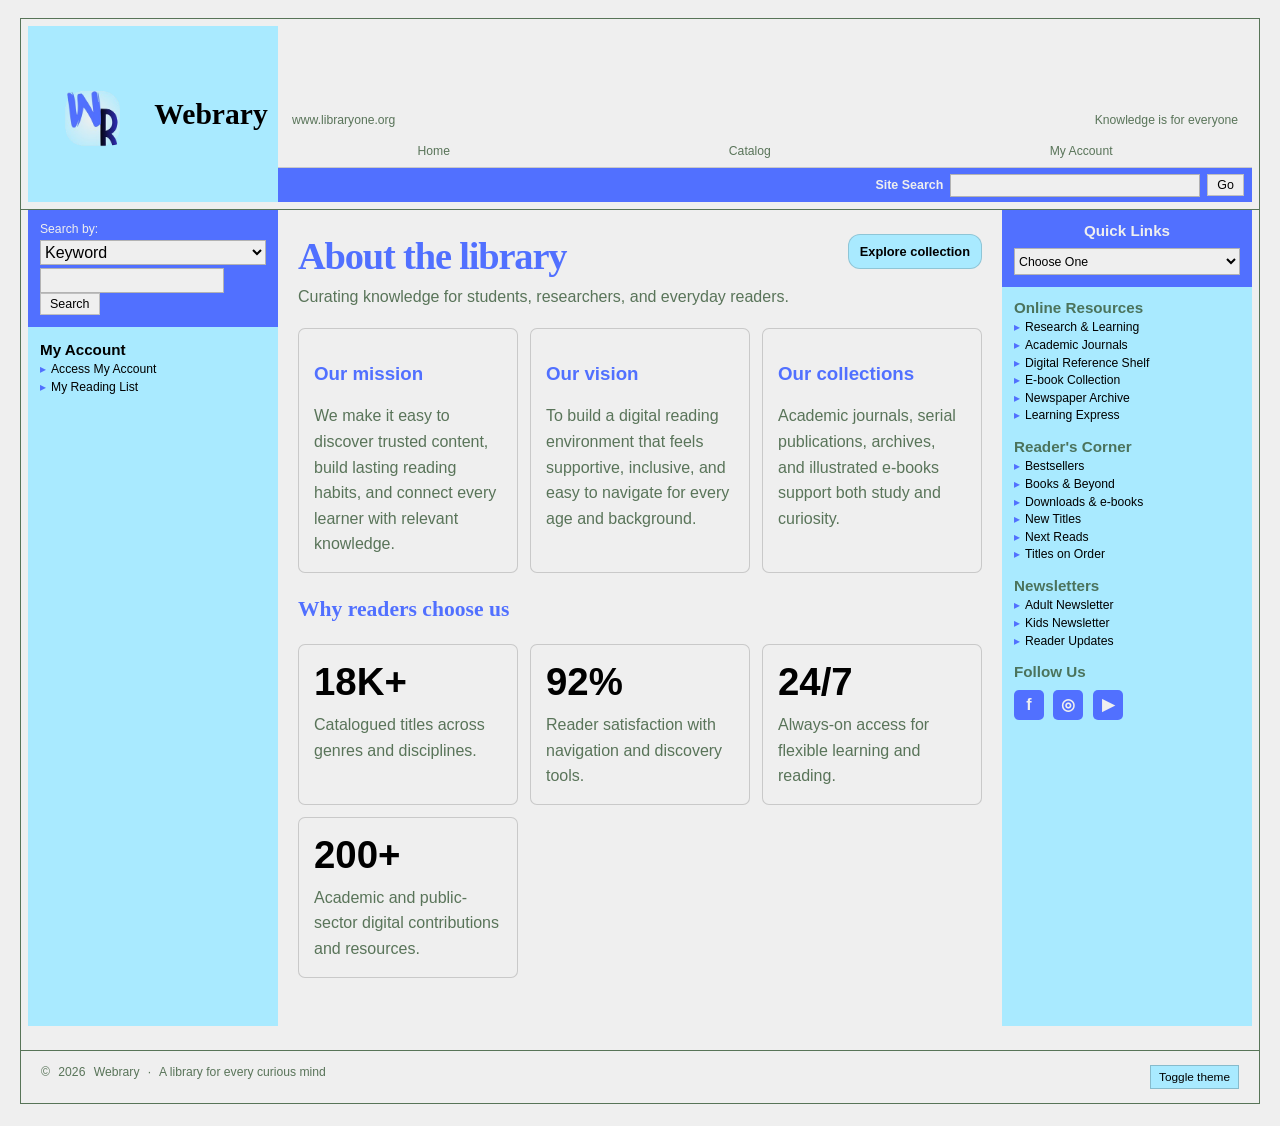
==== commit 77bf0407: "Refactor website branding and navigation to update from "Library One" to "Webrary" - Updated titles," ====
--- a/about.html
+++ b/about.html
@@ -3,26 +3,31 @@
   <head>
     <meta charset="UTF-8" />
     <meta name="viewport" content="width=device-width, initial-scale=1.0" />
-    <title>About | Library One</title>
+    <title>About | Webrary</title>
+    <link rel="icon" href="src/WR_logoCircle.png" />
     <link rel="stylesheet" href="styles.css?v=20261012" />
   </head>
   <body class="portal-page">
     <header class="portal-header">
       <div class="portal-masthead">
-        <a href="index.html" class="portal-brand" aria-label="Library One home">
-          <img class="portal-brand-logo" src="src/WR_logoCircle.png" alt="" />
-          <span class="portal-brand-name">Library<br />One</span>
+        <a href="index.html" class="portal-brand" aria-label="Webrary home">
+          <img class="portal-brand-logo" src="src/WR_logo.png" alt="" />
+          <span class="portal-brand-name">Webrary</span>
         </a>
         <div class="portal-heading">
-          <div class="portal-topline"><span>www.libraryone.org</span><span>Knowledge is for everyone</span></div>
-          <nav class="portal-audience-nav" aria-label="Reader communities">
-            <a href="about.html">Info Zone</a><a href="book.html">Reader's Corner</a><a href="book.html">Kids Spot</a><a href="book.html">Teen Space</a><a href="book.html">Study Room</a><a href="about.html">Events</a>
-          </nav>
+          <div class="portal-topline">
+            <span>www.libraryone.org</span>
+            <span>Knowledge is for everyone</span>
+          </div>
           <nav class="portal-main-nav" aria-label="Main navigation">
-            <a href="index.html">Home</a><a href="book.html">Catalog</a><a href="account.html">My Account</a><a href="about.html" class="active" aria-current="page">Hours</a><a href="about.html">Location / Map</a><a href="account.html">Library Cards</a><a href="about.html">Contact Us</a>
+            <a href="index.html">Home</a>
+            <a href="book.html">Catalog</a>
+            <a href="account.html">My Account</a>
           </nav>
           <form class="portal-site-search" data-search-form>
-            <label for="site-search">Site Search</label><input id="site-search" type="search" aria-label="Search the library" /><button type="submit">Go</button>
+            <label for="site-search">Site Search</label>
+            <input id="site-search" type="search" aria-label="Search the library" />
+            <button type="submit">Go</button>
           </form>
         </div>
       </div>
@@ -31,32 +36,46 @@
     <main class="portal-layout">
       <aside class="portal-sidebar portal-sidebar-left" aria-label="Library and account links">
         <form class="portal-catalog-search" data-search-form>
-          <h2>Find books, movies,<br />music &amp; more!</h2>
-          <label for="catalog-search">Search by</label>
-          <select id="catalog-search"><option>Keyword</option><option>Title</option><option>Author</option><option>Subject</option></select>
-          <input type="search" aria-label="Catalog keyword" /><button type="submit">Find</button>
+          <label for="catalog-search">Search by:</label>
+          <select id="catalog-search" aria-label="Catalog search type">
+            <option>Keyword</option>
+            <option>Title</option>
+            <option>Author</option>
+            <option>Subject</option>
+          </select>
+          <input type="search" aria-label="Catalog keyword" />
+          <button type="submit">Search</button>
         </form>
-        <section class="portal-link-group"><h2>My Account</h2><ul>
-          <li><a href="account.html">Access My Account</a></li><li><a href="account.html">Renew Materials</a></li><li><a href="account.html">Place Holds</a></li><li><a href="account.html">Due Date Reminders</a></li>
-        </ul></section>
-        <section class="portal-link-group"><h2>Using the Library</h2><ul>
-          <li><a href="about.html">About Us</a></li><li><a href="about.html">Get a Library Card</a></li><li><a href="about.html">Book a Meeting Room</a></li><li><a href="about.html">Borrowing Materials</a></li><li><a href="about.html">Hours</a></li><li><a href="about.html">InterLibrary Loan</a></li><li><a href="about.html">Location / Map</a></li><li><a href="about.html">Services</a></li><li><a href="about.html">Wireless Access</a></li>
-        </ul></section>
-        <section class="portal-link-group"><h2>Get Involved</h2><ul>
-          <li><a href="about.html">Friends of the Library</a></li><li><a href="about.html">Library Foundation</a></li><li><a href="about.html">Volunteer</a></li><li><a href="about.html">Events &amp; Programs</a></li>
-        </ul></section>
-        <a class="portal-contact-card" href="about.html">Questions? <strong>Tell us</strong></a>
+        <section class="portal-link-group">
+          <h2>My Account</h2>
+          <ul>
+            <li><a href="account.html">Access My Account</a></li>
+            <li><a href="account.html">My Reading List</a></li>
+          </ul>
+        </section>
       </aside>
 
       <section class="portal-main-content portal-inner-page">
         <div class="page-header">
-          <div class="title-block"><h1>About the library</h1><p>Curating knowledge for students, researchers, and everyday readers.</p></div>
+          <div class="title-block">
+            <h1>About the library</h1>
+            <p>Curating knowledge for students, researchers, and everyday readers.</p>
+          </div>
           <a href="book.html" class="secondary-button">Explore collection</a>
         </div>
         <section class="info-grid">
-          <article class="info-card"><h3>Our mission</h3><p>We make it easy to discover trusted content, build lasting reading habits, and connect every learner with relevant knowledge.</p></article>
-          <article class="info-card"><h3>Our vision</h3><p>To build a digital reading environment that feels supportive, inclusive, and easy to navigate for every age and background.</p></article>
-          <article class="info-card"><h3>Our collections</h3><p>Academic journals, serial publications, archives, and illustrated e-books support both study and curiosity.</p></article>
+          <article class="info-card">
+            <h3>Our mission</h3>
+            <p>We make it easy to discover trusted content, build lasting reading habits, and connect every learner with relevant knowledge.</p>
+          </article>
+          <article class="info-card">
+            <h3>Our vision</h3>
+            <p>To build a digital reading environment that feels supportive, inclusive, and easy to navigate for every age and background.</p>
+          </article>
+          <article class="info-card">
+            <h3>Our collections</h3>
+            <p>Academic journals, serial publications, archives, and illustrated e-books support both study and curiosity.</p>
+          </article>
         </section>
         <section class="section">
           <div class="section-head"><h2>Why readers choose us</h2></div>
@@ -70,21 +89,59 @@
       </section>
 
       <aside class="portal-sidebar portal-sidebar-right" aria-label="Quick links and online resources">
-        <section class="portal-quick-links"><h2>Quick Links</h2><label class="visually-hidden" for="quick-links">Choose a quick link</label>
-          <select id="quick-links"><option value="">Choose One</option><option value="book.html">Browse the catalog</option><option value="account.html">My reading list</option><option value="about.html">Library information</option></select>
+        <section class="portal-quick-links">
+          <h2>Quick Links</h2>
+          <label class="visually-hidden" for="quick-links">Choose a quick link</label>
+          <select id="quick-links">
+            <option value="">Choose One</option>
+            <option value="book.html">Browse the catalog</option>
+            <option value="account.html">My reading list</option>
+            <option value="about.html">Library information</option>
+          </select>
         </section>
-        <section class="portal-resource-group"><h2>Online Resources</h2><ul>
-          <li><a href="book.html">Research &amp; Learning</a></li><li><a href="book.html">Academic Journals</a></li><li><a href="book.html">Digital Reference Shelf</a></li><li><a href="book.html">E-book Collection</a></li><li><a href="book.html">Newspaper Archive</a></li><li><a href="book.html">Learning Express</a></li>
-        </ul></section>
-        <section class="portal-resource-group"><h2>Reader's Corner</h2><ul>
-          <li><a href="book.html">Bestsellers</a></li><li><a href="book.html">Books &amp; Beyond</a></li><li><a href="book.html">Downloads &amp; e-books</a></li><li><a href="book.html">New Titles</a></li><li><a href="book.html">Next Reads</a></li><li><a href="book.html">Titles on Order</a></li>
-        </ul></section>
-        <section class="portal-resource-group"><h2>Newsletters</h2><ul><li><a href="about.html">Adult Newsletter</a></li><li><a href="about.html">Kids Newsletter</a></li><li><a href="about.html">Reader Updates</a></li></ul></section>
-        <section class="portal-resource-group portal-social"><h2>Follow Us</h2><a href="about.html" aria-label="Facebook">f</a><a href="about.html" aria-label="Instagram">◎</a><a href="about.html" aria-label="YouTube">▶</a></section>
+        <section class="portal-resource-group">
+          <h2>Online Resources</h2>
+          <ul>
+            <li><a href="book.html">Research &amp; Learning</a></li>
+            <li><a href="book.html">Academic Journals</a></li>
+            <li><a href="book.html">Digital Reference Shelf</a></li>
+            <li><a href="book.html">E-book Collection</a></li>
+            <li><a href="book.html">Newspaper Archive</a></li>
+            <li><a href="book.html">Learning Express</a></li>
+          </ul>
+        </section>
+        <section class="portal-resource-group">
+          <h2>Reader's Corner</h2>
+          <ul>
+            <li><a href="book.html">Bestsellers</a></li>
+            <li><a href="book.html">Books &amp; Beyond</a></li>
+            <li><a href="book.html">Downloads &amp; e-books</a></li>
+            <li><a href="book.html">New Titles</a></li>
+            <li><a href="book.html">Next Reads</a></li>
+            <li><a href="book.html">Titles on Order</a></li>
+          </ul>
+        </section>
+        <section class="portal-resource-group">
+          <h2>Newsletters</h2>
+          <ul>
+            <li><a href="about.html">Adult Newsletter</a></li>
+            <li><a href="about.html">Kids Newsletter</a></li>
+            <li><a href="about.html">Reader Updates</a></li>
+          </ul>
+        </section>
+        <section class="portal-resource-group portal-social">
+          <h2>Follow Us</h2>
+          <a href="about.html" aria-label="Follow Webrary on Facebook">f</a>
+          <a href="about.html" aria-label="Follow Webrary on Instagram">◎</a>
+          <a href="about.html" aria-label="Follow Webrary on YouTube">▶</a>
+        </section>
       </aside>
     </main>
 
-    <footer class="portal-footer"><div>© <span id="year"></span> Library One <span>·</span> A library for every curious mind</div><button type="button" data-theme-toggle aria-label="Toggle color theme">Toggle theme</button></footer>
+    <footer class="portal-footer">
+      <div>© <span id="year"></span> Webrary <span>·</span> A library for every curious mind</div>
+      <button type="button" data-theme-toggle aria-label="Toggle color theme">Toggle theme</button>
+    </footer>
     <script src="script.js"></script>
   </body>
 </html>
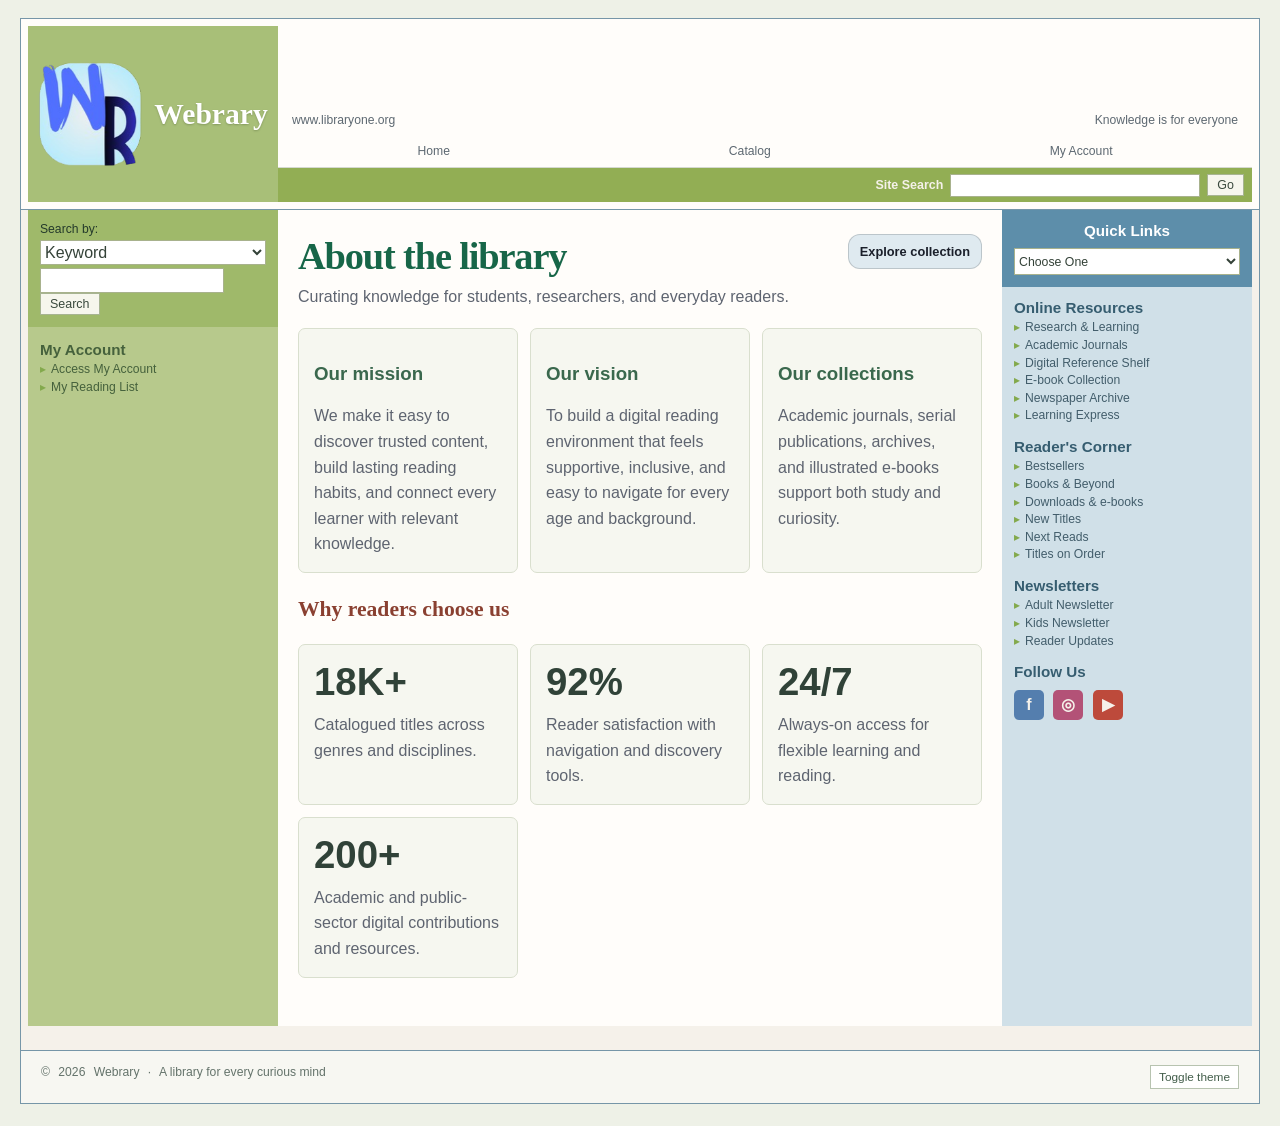
==== commit f831ac91: "reverted to old color palette" ====
--- a/about.html
+++ b/about.html
@@ -5,7 +5,7 @@
     <meta name="viewport" content="width=device-width, initial-scale=1.0" />
     <title>About | Webrary</title>
     <link rel="icon" href="src/WR_logoCircle.png" />
-    <link rel="stylesheet" href="styles.css?v=20261012" />
+    <link rel="stylesheet" href="styles.css?v=20261013" />
   </head>
   <body class="portal-page">
     <header class="portal-header">
--- a/styles.css
+++ b/styles.css
@@ -1,43 +1,36 @@
-/* comment and notes... 
-
-Palette and theme variables:
-#5170ff
-#000000 + #3533cd
-#a9eaff + #efefef
-*/
 
 :root {
-  --palette-blue: #5170ff;
-  --palette-black: #000000;
-  --palette-charcoal: #353c;
-  --palette-sky: #a9eaff;
-  --palette-gray: #efefef;
-  --bg: var(--palette-gray);
-  --panel: #ffffff;
-  --panel-alt: var(--palette-sky);
-  --primary: var(--palette-blue);
-  --primary-soft: rgba(81, 112, 255, 0.12);
-  --accent: var(--palette-sky);
-  --accent-strong: var(--palette-blue);
-  --text: var(--palette-black);
-  --muted: var(--palette-charcoal);
-  --success: var(--palette-blue);
-  --border: rgba(0, 0, 0, 0.2);
-  --shadow: 0 18px 40px rgba(0, 0, 0, 0.12);
+  --palette-blue: #153d4d;
+  --palette-black: #1a1f2a;
+  --palette-charcoal: #5e6470;
+  --palette-sky: #dfeaf0;
+  --palette-gray: #f5f1ea;
+  --bg: #f5f1ea;
+  --panel: #fffdfa;
+  --panel-alt: #edf2ef;
+  --primary: #153d4d;
+  --primary-soft: #dfeaf0;
+  --accent: #f0a851;
+  --accent-strong: #d98d24;
+  --text: #1a1f2a;
+  --muted: #5e6470;
+  --success: #2d7d66;
+  --border: rgba(21, 61, 77, 0.12);
+  --shadow: 0 18px 40px rgba(19, 38, 50, 0.12);
 }
 
 body.dark {
-  --bg: var(--palette-black);
-  --panel: var(--palette-charcoal);
-  --panel-alt: rgba(169, 234, 255, 0.14);
-  --primary: var(--palette-sky);
-  --primary-soft: rgba(169, 234, 255, 0.14);
-  --accent: var(--palette-blue);
-  --accent-strong: var(--palette-sky);
-  --text: var(--palette-gray);
-  --muted: var(--palette-gray);
-  --success: var(--palette-sky);
-  --border: rgba(239, 239, 239, 0.18);
+  --bg: #0b1620;
+  --panel: #13232f;
+  --panel-alt: #1b2d39;
+  --primary: #d9edf5;
+  --primary-soft: rgba(126, 193, 213, 0.12);
+  --accent: #ffc36d;
+  --accent-strong: #f29c3d;
+  --text: #edf1f5;
+  --muted: #adc0cf;
+  --success: #69d2a0;
+  --border: rgba(217, 237, 245, 0.12);
   --shadow: 0 18px 40px rgba(0, 0, 0, 0.28);
 }
 
@@ -2341,3 +2334,391 @@
   background: var(--palette-black);
   color: var(--palette-gray);
 }
+
+/* Restore the original warm neutral and deep teal theme in light and dark modes. */
+body {
+  background: linear-gradient(180deg, rgba(244, 237, 227, 0.85) 0%, rgba(226, 236, 240, 0.9) 100%);
+}
+
+body.dark {
+  background: linear-gradient(180deg, #071218 0%, #0d1d29 100%);
+}
+
+.portal-page {
+  background: #eef1e7;
+  color: #304238;
+}
+
+.portal-header,
+.portal-layout {
+  border-color: #7696a8;
+}
+
+.portal-header,
+.portal-heading,
+.portal-main-nav,
+.portal-main-content,
+.portal-feature,
+.portal-inner-page .info-card,
+.portal-inner-page .metric-card,
+.portal-inner-page .account-panel,
+.portal-inner-page .feature-card,
+.portal-inner-page .reading-item,
+.portal-inner-page .auth-panel,
+.portal-inner-page .auth-side .feature-card,
+.portal-inner-page .book-info,
+.portal-inner-page .reader-card {
+  background-color: #fffdfa;
+}
+
+.portal-brand {
+  background: #a8bf78;
+  color: #fff;
+}
+
+.portal-brand-name {
+  color: #fff;
+  text-shadow: 0 1px 2px rgba(50, 67, 37, 0.3);
+}
+
+.portal-topline,
+.portal-main-nav a {
+  color: #5d6871;
+}
+
+.portal-audience-nav a,
+.portal-audience-nav a:nth-child(n) {
+  background: #326e86;
+  color: #fff;
+}
+
+.portal-audience-nav a:nth-child(2) { background: #4b8798; }
+.portal-audience-nav a:nth-child(3) { background: #9c5739; }
+.portal-audience-nav a:nth-child(4) { background: #62566e; }
+.portal-audience-nav a:nth-child(5) { background: #8b9e52; }
+.portal-audience-nav a:nth-child(6) { background: #d37a38; }
+
+.portal-main-nav {
+  border-color: #d5d9d0;
+}
+
+.portal-main-nav a:hover,
+.portal-main-nav a.active {
+  color: #2f6e4f;
+  background: #e8eddd;
+}
+
+.portal-main-nav a span,
+.portal-link-group li::before,
+.portal-resource-group li::before {
+  color: #83a94c;
+}
+
+.portal-site-search {
+  background: #92ae54;
+}
+
+.portal-catalog-search {
+  background: #9fb96a;
+}
+
+.portal-site-search input,
+.portal-quick-links select,
+.portal-catalog-search select,
+.portal-catalog-search input {
+  border-color: #a8b28d;
+  background: #fff;
+  color: #344238;
+}
+
+.portal-site-search button,
+.portal-catalog-search button {
+  border-color: #a7b491;
+  background: #f6f6ed;
+  color: #39493d;
+}
+
+.portal-sidebar-left {
+  background: #b7c98c;
+  color: #45613c;
+}
+
+.portal-catalog-search label {
+  color: #243a2b;
+}
+
+.portal-contact-card {
+  border-color: #204e6c;
+  background: #fff9d7;
+  color: #9a4d27;
+}
+
+.portal-feature-art {
+  background: linear-gradient(180deg, #cde4e9 0%, #eaf5f2 77%, #609546 78%, #4e813b 100%);
+}
+
+.feature-sun {
+  background: #f8cf62;
+}
+
+.feature-leaf {
+  background: #f0ad37;
+}
+
+.feature-leaf-two {
+  background: #78a849;
+}
+
+.feature-book-one {
+  background: #e27e55;
+}
+
+.feature-book-two {
+  background: #6d9eb2;
+}
+
+.feature-ribbon {
+  background: #4a9a68;
+}
+
+.portal-kicker {
+  color: #7c984a;
+}
+
+.portal-feature-copy h1,
+.portal-inner-page .title-block h1 {
+  color: #176648;
+}
+
+.portal-feature-copy p {
+  color: #58665b;
+}
+
+.portal-feature-button {
+  background: #176648;
+  color: #fff;
+}
+
+.portal-slide-status {
+  background: #27302b;
+  color: #fff;
+}
+
+.portal-slide-status span {
+  color: #b5ca79;
+}
+
+.portal-news {
+  background: #f0e5a5;
+  color: #574d2c;
+}
+
+.portal-news h2,
+.portal-news h3,
+.portal-more-link {
+  color: #8a4031;
+}
+
+.portal-news-list li::before {
+  color: #d89b37;
+}
+
+.portal-sidebar-right {
+  background: #d0e0e8;
+  color: #425d6b;
+}
+
+.portal-quick-links {
+  background: #5d8eaa;
+}
+
+.portal-quick-links h2 {
+  color: #fff;
+}
+
+.portal-resource-group h2 {
+  color: #365d70;
+}
+
+.portal-social a {
+  background: #547eae;
+}
+
+.portal-social a:nth-of-type(2) { background: #b35277; }
+.portal-social a:nth-of-type(3) { background: #bd4a3b; }
+
+.portal-footer {
+  border-color: #7696a8;
+  background: #f7f7f2;
+  color: #64736b;
+}
+
+.portal-footer button {
+  border-color: #b7c3b0;
+  background: #fff;
+  color: #425d4a;
+}
+
+.portal-inner-page .info-card,
+.portal-inner-page .metric-card,
+.portal-inner-page .account-panel,
+.portal-inner-page .auth-panel,
+.portal-inner-page .auth-side .feature-card,
+.portal-inner-page .book-info,
+.portal-inner-page .reader-card {
+  border-color: #d9dfce;
+}
+
+.portal-inner-page .info-card,
+.portal-inner-page .metric-card,
+.portal-inner-page .account-panel,
+.portal-inner-page .auth-side .feature-card {
+  background: #f6f7f0;
+}
+
+.portal-inner-page .info-card h3,
+.portal-inner-page .account-panel h3 {
+  color: #3a684d;
+}
+
+.portal-inner-page .section-head h2 {
+  color: #8a4031;
+}
+
+.portal-inner-page .account-panel .metric-card {
+  background: #fff;
+}
+
+.portal-inner-page .account-favorites li {
+  border-color: #e0e5d9;
+  color: #5e6470;
+}
+
+.portal-inner-page .book-info .eyebrow {
+  background: rgba(240, 168, 81, 0.12);
+  color: #d98d24;
+}
+
+.portal-inner-page .reader-body {
+  border-color: #d9dfce;
+  background: #edf2ef;
+  color: #1a1f2a;
+}
+
+.portal-inner-page .page-badge {
+  background: #dfeaf0;
+  color: #153d4d;
+}
+
+.portal-inner-page .toggle-pill {
+  background: rgba(45, 125, 102, 0.15);
+  color: #2d7d66;
+}
+
+.portal-inner-page input,
+.portal-inner-page select,
+.portal-inner-page textarea {
+  border-color: rgba(21, 61, 77, 0.2);
+  background: #fffdfa;
+  color: #1a1f2a;
+}
+
+body.dark.portal-page {
+  background: #0b1620;
+  color: #edf1f5;
+}
+
+body.dark .portal-header,
+body.dark .portal-layout,
+body.dark .portal-footer {
+  border-color: rgba(217, 237, 245, 0.12);
+  background-color: #13232f;
+}
+
+body.dark .portal-heading,
+body.dark .portal-main-nav,
+body.dark .portal-main-content,
+body.dark .portal-feature,
+body.dark .portal-inner-page .info-card,
+body.dark .portal-inner-page .metric-card,
+body.dark .portal-inner-page .account-panel,
+body.dark .portal-inner-page .auth-panel,
+body.dark .portal-inner-page .auth-side .feature-card,
+body.dark .portal-inner-page .book-info,
+body.dark .portal-inner-page .reader-card {
+  background-color: #13232f;
+}
+
+body.dark .portal-brand {
+  background: #1b2d39;
+}
+
+body.dark .portal-sidebar-left,
+body.dark .portal-sidebar-right {
+  background: #1b2d39;
+  color: #adc0cf;
+}
+
+body.dark .portal-topline,
+body.dark .portal-main-nav a,
+body.dark .portal-inner-page p,
+body.dark .portal-inner-page .account-favorites li {
+  color: #adc0cf;
+}
+
+body.dark .portal-main-nav a:hover,
+body.dark .portal-main-nav a.active {
+  background: rgba(126, 193, 213, 0.12);
+  color: #d9edf5;
+}
+
+body.dark .portal-news {
+  background: #1b2d39;
+  color: #edf1f5;
+}
+
+body.dark .portal-news h2,
+body.dark .portal-news h3,
+body.dark .portal-more-link {
+  color: #ffc36d;
+}
+
+body.dark .portal-feature-copy h1,
+body.dark .portal-inner-page .title-block h1,
+body.dark .portal-inner-page .info-card h3,
+body.dark .portal-inner-page .account-panel h3,
+body.dark .portal-inner-page .section-head h2 {
+  color: #d9edf5;
+}
+
+body.dark .portal-inner-page .account-panel .metric-card {
+  background: #1b2d39;
+}
+
+body.dark .portal-inner-page .reader-body {
+  border-color: rgba(217, 237, 245, 0.12);
+  background: #1b2d39;
+  color: #edf1f5;
+}
+
+body.dark .portal-inner-page .page-badge {
+  background: rgba(126, 193, 213, 0.12);
+  color: #d9edf5;
+}
+
+body.dark .portal-inner-page .toggle-pill {
+  background: rgba(105, 210, 160, 0.15);
+  color: #69d2a0;
+}
+
+body.dark .portal-inner-page input,
+body.dark .portal-inner-page select,
+body.dark .portal-inner-page textarea,
+body.dark .portal-site-search input,
+body.dark .portal-quick-links select,
+body.dark .portal-catalog-search select,
+body.dark .portal-catalog-search input {
+  border-color: rgba(217, 237, 245, 0.2);
+  background: #0b1620;
+  color: #edf1f5;
+}
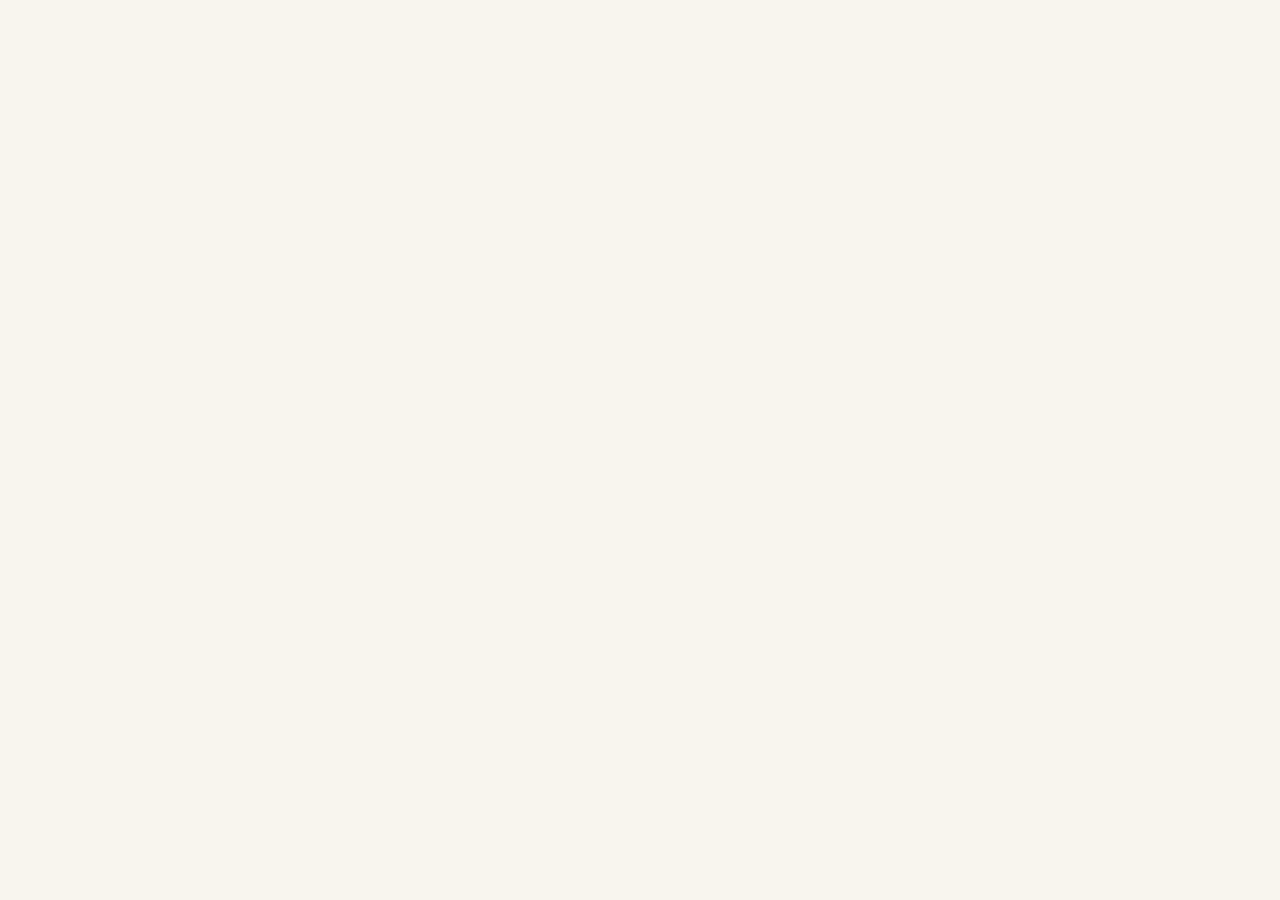
==== commit 78fa4fbe: "Created a portfolio project + new HTML pages for contact, projects, and skills - Created contact.htm" ====
--- a/about.html
+++ b/about.html
@@ -3,145 +3,18 @@
   <head>
     <meta charset="UTF-8" />
     <meta name="viewport" content="width=device-width, initial-scale=1.0" />
-    <title>About | Webrary</title>
-    <link rel="icon" href="src/WR_logoCircle.png" />
-    <link rel="stylesheet" href="styles.css?v=20261013" />
+    <meta name="theme-color" content="#f6f5f0" />
+    <meta name="description" content="Get to know Alex Morgan, a designer and front-end developer." />
+    <title>About — Alex Morgan</title>
+    <link rel="preconnect" href="https://fonts.googleapis.com" />
+    <link rel="preconnect" href="https://fonts.gstatic.com" crossorigin />
+    <link href="https://fonts.googleapis.com/css2?family=DM+Mono:wght@400;500&family=DM+Sans:wght@400;500;600;700&family=Manrope:wght@400;500;600;700;800&display=swap" rel="stylesheet" />
+    <link rel="stylesheet" href="styles.css" />
   </head>
-  <body class="portal-page">
-    <header class="portal-header">
-      <div class="portal-masthead">
-        <a href="index.html" class="portal-brand" aria-label="Webrary home">
-          <img class="portal-brand-logo" src="src/WR_logo.png" alt="" />
-          <span class="portal-brand-name">Webrary</span>
-        </a>
-        <div class="portal-heading">
-          <div class="portal-topline">
-            <span>www.libraryone.org</span>
-            <span>Knowledge is for everyone</span>
-          </div>
-          <nav class="portal-main-nav" aria-label="Main navigation">
-            <a href="index.html">Home</a>
-            <a href="book.html">Catalog</a>
-            <a href="account.html">My Account</a>
-          </nav>
-          <form class="portal-site-search" data-search-form>
-            <label for="site-search">Site Search</label>
-            <input id="site-search" type="search" aria-label="Search the library" />
-            <button type="submit">Go</button>
-          </form>
-        </div>
-      </div>
-    </header>
-
-    <main class="portal-layout">
-      <aside class="portal-sidebar portal-sidebar-left" aria-label="Library and account links">
-        <form class="portal-catalog-search" data-search-form>
-          <label for="catalog-search">Search by:</label>
-          <select id="catalog-search" aria-label="Catalog search type">
-            <option>Keyword</option>
-            <option>Title</option>
-            <option>Author</option>
-            <option>Subject</option>
-          </select>
-          <input type="search" aria-label="Catalog keyword" />
-          <button type="submit">Search</button>
-        </form>
-        <section class="portal-link-group">
-          <h2>My Account</h2>
-          <ul>
-            <li><a href="account.html">Access My Account</a></li>
-            <li><a href="account.html">My Reading List</a></li>
-          </ul>
-        </section>
-      </aside>
-
-      <section class="portal-main-content portal-inner-page">
-        <div class="page-header">
-          <div class="title-block">
-            <h1>About the library</h1>
-            <p>Curating knowledge for students, researchers, and everyday readers.</p>
-          </div>
-          <a href="book.html" class="secondary-button">Explore collection</a>
-        </div>
-        <section class="info-grid">
-          <article class="info-card">
-            <h3>Our mission</h3>
-            <p>We make it easy to discover trusted content, build lasting reading habits, and connect every learner with relevant knowledge.</p>
-          </article>
-          <article class="info-card">
-            <h3>Our vision</h3>
-            <p>To build a digital reading environment that feels supportive, inclusive, and easy to navigate for every age and background.</p>
-          </article>
-          <article class="info-card">
-            <h3>Our collections</h3>
-            <p>Academic journals, serial publications, archives, and illustrated e-books support both study and curiosity.</p>
-          </article>
-        </section>
-        <section class="section">
-          <div class="section-head"><h2>Why readers choose us</h2></div>
-          <div class="metrics-grid">
-            <article class="metric-card"><strong>18K+</strong><p>Catalogued titles across genres and disciplines.</p></article>
-            <article class="metric-card"><strong>92%</strong><p>Reader satisfaction with navigation and discovery tools.</p></article>
-            <article class="metric-card"><strong>24/7</strong><p>Always-on access for flexible learning and reading.</p></article>
-            <article class="metric-card"><strong>200+</strong><p>Academic and public-sector digital contributions and resources.</p></article>
-          </div>
-        </section>
-      </section>
-
-      <aside class="portal-sidebar portal-sidebar-right" aria-label="Quick links and online resources">
-        <section class="portal-quick-links">
-          <h2>Quick Links</h2>
-          <label class="visually-hidden" for="quick-links">Choose a quick link</label>
-          <select id="quick-links">
-            <option value="">Choose One</option>
-            <option value="book.html">Browse the catalog</option>
-            <option value="account.html">My reading list</option>
-            <option value="about.html">Library information</option>
-          </select>
-        </section>
-        <section class="portal-resource-group">
-          <h2>Online Resources</h2>
-          <ul>
-            <li><a href="book.html">Research &amp; Learning</a></li>
-            <li><a href="book.html">Academic Journals</a></li>
-            <li><a href="book.html">Digital Reference Shelf</a></li>
-            <li><a href="book.html">E-book Collection</a></li>
-            <li><a href="book.html">Newspaper Archive</a></li>
-            <li><a href="book.html">Learning Express</a></li>
-          </ul>
-        </section>
-        <section class="portal-resource-group">
-          <h2>Reader's Corner</h2>
-          <ul>
-            <li><a href="book.html">Bestsellers</a></li>
-            <li><a href="book.html">Books &amp; Beyond</a></li>
-            <li><a href="book.html">Downloads &amp; e-books</a></li>
-            <li><a href="book.html">New Titles</a></li>
-            <li><a href="book.html">Next Reads</a></li>
-            <li><a href="book.html">Titles on Order</a></li>
-          </ul>
-        </section>
-        <section class="portal-resource-group">
-          <h2>Newsletters</h2>
-          <ul>
-            <li><a href="about.html">Adult Newsletter</a></li>
-            <li><a href="about.html">Kids Newsletter</a></li>
-            <li><a href="about.html">Reader Updates</a></li>
-          </ul>
-        </section>
-        <section class="portal-resource-group portal-social">
-          <h2>Follow Us</h2>
-          <a href="about.html" aria-label="Follow Webrary on Facebook">f</a>
-          <a href="about.html" aria-label="Follow Webrary on Instagram">◎</a>
-          <a href="about.html" aria-label="Follow Webrary on YouTube">▶</a>
-        </section>
-      </aside>
-    </main>
-
-    <footer class="portal-footer">
-      <div>© <span id="year"></span> Webrary <span>·</span> A library for every curious mind</div>
-      <button type="button" data-theme-toggle aria-label="Toggle color theme">Toggle theme</button>
-    </footer>
+  <body data-page="about">
+    <div id="root"></div>
+    <script src="https://unpkg.com/react@18/umd/react.production.min.js" crossorigin></script>
+    <script src="https://unpkg.com/react-dom@18/umd/react-dom.production.min.js" crossorigin></script>
     <script src="script.js"></script>
   </body>
 </html>
--- a/styles.css
+++ b/styles.css
@@ -1,2724 +1,207 @@
-
 :root {
-  --palette-blue: #153d4d;
-  --palette-black: #1a1f2a;
-  --palette-charcoal: #5e6470;
-  --palette-sky: #dfeaf0;
-  --palette-gray: #f5f1ea;
-  --bg: #f5f1ea;
-  --panel: #fffdfa;
-  --panel-alt: #edf2ef;
-  --primary: #153d4d;
-  --primary-soft: #dfeaf0;
-  --accent: #f0a851;
-  --accent-strong: #d98d24;
-  --text: #1a1f2a;
-  --muted: #5e6470;
-  --success: #2d7d66;
-  --border: rgba(21, 61, 77, 0.12);
-  --shadow: 0 18px 40px rgba(19, 38, 50, 0.12);
-}
-
-body.dark {
-  --bg: #0b1620;
-  --panel: #13232f;
-  --panel-alt: #1b2d39;
-  --primary: #d9edf5;
-  --primary-soft: rgba(126, 193, 213, 0.12);
-  --accent: #ffc36d;
-  --accent-strong: #f29c3d;
-  --text: #edf1f5;
-  --muted: #adc0cf;
-  --success: #69d2a0;
-  --border: rgba(217, 237, 245, 0.12);
-  --shadow: 0 18px 40px rgba(0, 0, 0, 0.28);
+  font-family: 'DM Sans', sans-serif;
+  color: #20231f;
+  background: #f6f5f0;
+  font-synthesis: none;
+  text-rendering: optimizeLegibility;
+  --paper: #f6f5f0;
+  --ink: #20231f;
+  --muted: #72746c;
+  --line: #deded5;
+  --accent: #d9fb78;
+  --display: 'Manrope', sans-serif;
+  --mono: 'DM Mono', monospace;
 }
 
 * { box-sizing: border-box; }
+html { scroll-behavior: smooth; }
+body { margin: 0; min-width: 320px; background: var(--paper); color: var(--ink); transition: background .25s ease, color .25s ease; }
+body.dark-theme { --paper: #1e211e; --ink: #f1f0e9; --muted: #aaa99f; --line: #3b3e37; --accent: #d9fb78; }
+a { color: inherit; text-decoration: none; }
+button, input, textarea { font: inherit; }
+button, a { -webkit-tap-highlight-color: transparent; }
+button:focus-visible, a:focus-visible, input:focus-visible, textarea:focus-visible { outline: 3px solid #87a62e; outline-offset: 4px; }
+.shell { width: min(1160px, calc(100% - 64px)); margin-inline: auto; }
+.site-header { height: 94px; display: flex; align-items: center; justify-content: space-between; border-bottom: 1px solid var(--line); }
+.wordmark { display: inline-flex; align-items: center; gap: 11px; font-family: var(--display); font-weight: 800; letter-spacing: -.045em; font-size: 17px; }
+.wordmark-mark { width: 34px; height: 34px; display: grid; place-items: center; border: 1px solid var(--ink); border-radius: 50%; font-size: 17px; }
+.wordmark small { display: block; margin-top: 2px; color: var(--muted); font: 9px var(--mono); letter-spacing: .05em; }
+.main-nav { display: flex; align-items: center; gap: 35px; margin-left: 70px; }
+.nav-link { position: relative; padding-block: 12px; color: var(--muted); font-size: 13px; transition: color .2s ease; }
+.nav-link:hover, .nav-link.active { color: var(--ink); }
+.nav-link.active::after { position: absolute; right: 0; bottom: 3px; left: 0; height: 2px; background: var(--ink); content: ''; }
+.theme-toggle { width: 39px; height: 39px; display: grid; place-items: center; border: 1px solid var(--line); border-radius: 50%; background: transparent; color: var(--ink); cursor: pointer; font-size: 19px; }
+.hero { min-height: 560px; display: grid; grid-template-columns: 1.07fr .93fr; align-items: center; gap: 42px; padding-block: 64px 76px; }
+.hero-copy { padding-bottom: 6px; }
+.availability, .eyebrow { color: var(--muted); font: 10px var(--mono); letter-spacing: .075em; }
+.availability { display: inline-flex; align-items: center; gap: 9px; padding: 10px 13px; border: 1px solid var(--line); border-radius: 30px; }
+.availability-dot { width: 7px; height: 7px; flex: 0 0 7px; display: inline-block; border-radius: 50%; background: #85a733; box-shadow: 0 0 0 3px rgb(133 167 51 / 15%); }
+h1, h2, h3, p { margin-top: 0; }
+h1, h2, h3 { font-family: var(--display); }
+.hero h1, .page-intro h1, .contact-copy h1 { margin: 28px 0 20px; font-size: clamp(42px, 5.5vw, 69px); line-height: 1.06; letter-spacing: -.07em; font-weight: 600; }
+.hero h1 span, .page-intro h1 span, .contact-copy h1 span { color: #8b9184; }
+.hero-intro { max-width: 465px; margin-bottom: 27px; color: var(--muted); font-size: 16px; line-height: 1.75; }
+.hero-actions { display: flex; align-items: center; gap: 25px; }
+.button { min-height: 49px; display: inline-flex; align-items: center; justify-content: center; gap: 22px; padding: 0 19px; border: 0; border-radius: 3px; font-size: 12px; font-weight: 600; transition: transform .2s ease, background .2s ease; cursor: pointer; }
+.button:hover { transform: translateY(-2px); }
+.button-dark { background: #22251f; color: #fff; }
+.dark-theme .button-dark { background: var(--accent); color: #20231f; }
+.button-light { background: var(--accent); color: #20231f; }
+.arrow-icon { font-size: 16px; line-height: 1; }
+.text-link { display: inline-flex; align-items: center; gap: 8px; font-size: 12px; font-weight: 600; }
+.text-link:hover .arrow-icon, .site-footer a:hover .arrow-icon { transform: translate(2px, -2px); }
+.arrow-icon { display: inline-block; transition: transform .2s ease; }
+.hero-visual { position: relative; min-height: 386px; overflow: hidden; background: #e6e5da; }
+.dark-theme .hero-visual { background: #34382f; }
+.visual-sun { position: absolute; width: 205px; height: 205px; top: 60px; right: 64px; border-radius: 50%; background: #e9a17d; }
+.visual-orbit { position: absolute; width: 300px; height: 300px; top: 13px; right: 17px; border: 1px solid rgb(32 35 31 / 18%); border-radius: 50%; }
+.visual-orbit::before, .visual-orbit::after { position: absolute; width: 10px; height: 10px; border-radius: 50%; background: #789278; content: ''; }
+.visual-orbit::before { top: 47px; left: 28px; }
+.visual-orbit::after { right: 37px; bottom: 24px; width: 6px; height: 6px; background: #c86f52; }
+.visual-stamp { position: absolute; z-index: 1; top: 33px; left: 34px; font: 13px var(--mono); }
+.visual-card { position: absolute; z-index: 2; right: 33px; bottom: 46px; width: 235px; padding: 20px 22px; background: var(--paper); box-shadow: 0 14px 40px rgb(32 35 31 / 12%); transform: rotate(-4deg); }
+.visual-card span, .visual-caption { color: var(--muted); font: 9px var(--mono); letter-spacing: .04em; }
+.visual-card strong { display: block; margin-top: 14px; font: 600 23px/1.25 var(--display); letter-spacing: -.05em; }
+.visual-caption { position: absolute; bottom: 20px; left: 30px; }
+.intro-strip { display: grid; grid-template-columns: 1fr 2fr; gap: 30px; padding-block: 35px 39px; border-top: 1px solid var(--line); border-bottom: 1px solid var(--line); }
+.intro-strip .eyebrow { padding-top: 8px; }
+.intro-strip p { max-width: 690px; margin: 0; font: 500 19px/1.6 var(--display); letter-spacing: -.025em; }
+.featured-section { padding-block: 84px 91px; }
+.section-heading { display: flex; justify-content: space-between; align-items: end; gap: 20px; margin-bottom: 31px; }
+.section-heading .eyebrow { display: block; margin-bottom: 12px; }
+.section-heading h2 { margin: 0; font-size: 31px; font-weight: 600; letter-spacing: -.055em; }
+.section-heading-aside { padding-bottom: 4px; }
+.project-grid { display: grid; grid-template-columns: repeat(2, minmax(0, 1fr)); gap: 27px; }
+.project-art { position: relative; min-height: 290px; display: flex; align-items: center; justify-content: center; overflow: hidden; }
+.project-art::before { position: absolute; width: 65%; aspect-ratio: 1; border-radius: 50%; background: rgb(255 255 255 / 15%); content: ''; }
+.project-art-sunday { background: #d9cab9; color: #503d31; }
+.project-art-daybreak { background: #e4bd91; color: #324239; }
+.project-art-fieldnotes { background: #c4c9b7; color: #354236; }
+.project-art-common { background: #c4d1cf; color: #2e4c4b; }
+.project-art-title { position: relative; z-index: 1; text-align: center; font: 800 clamp(33px, 5vw, 57px)/.96 var(--display); letter-spacing: -.07em; }
+.project-art-sunday .project-art-title { font-family: Georgia, serif; font-weight: 400; letter-spacing: -.06em; }
+.project-art-daybreak .project-art-title { text-align: left; font-size: 37px; line-height: 1.08; }
+.project-art-fieldnotes .project-art-title { text-align: left; font-size: 49px; letter-spacing: .04em; }
+.project-art-common .project-art-title { text-align: left; font-size: 43px; font-weight: 600; }
+.project-art-label { position: absolute; z-index: 2; top: 17px; left: 18px; font: 9px var(--mono); letter-spacing: .05em; text-transform: uppercase; }
+.project-art-corner { position: absolute; z-index: 2; right: 16px; bottom: 14px; font-size: 18px; }
+.project-info { display: flex; align-items: center; justify-content: space-between; gap: 15px; margin-top: 17px; }
+.project-info > div { display: flex; align-items: baseline; gap: 10px; }
+.project-number { color: var(--muted); font: 10px var(--mono); }
+.project-info h3 { margin: 0; font-size: 16px; font-weight: 600; letter-spacing: -.03em; }
+.project-category { color: var(--muted); font-size: 11px; }
+.project-description { margin: 7px 0 0 28px; color: var(--muted); font-size: 12px; line-height: 1.6; }
+.home-cta { min-height: 220px; display: flex; align-items: center; justify-content: space-between; gap: 20px; margin-bottom: 80px; padding: 35px 44px; background: #30352d; color: #f5f4ec; }
+.home-cta .eyebrow { color: #c1c4b6; }
+.home-cta h2 { margin: 12px 0 0; font-size: 35px; font-weight: 500; letter-spacing: -.06em; }
+.home-cta h2 span { color: var(--accent); }
+.site-footer { min-height: 78px; display: flex; align-items: center; justify-content: space-between; gap: 15px; border-top: 1px solid var(--line); color: var(--muted); font: 10px var(--mono); }
+.site-footer a { color: var(--ink); }
+.page-main { min-height: calc(100vh - 173px); }
+.page-intro { padding-block: 89px 57px; }
+.page-intro h1 { margin: 21px 0 17px; font-size: clamp(42px, 6vw, 65px); }
+.page-intro p { max-width: 570px; margin: 0; color: var(--muted); font-size: 15px; line-height: 1.75; }
+.about-story { display: grid; grid-template-columns: .95fr 1.05fr; align-items: center; gap: 75px; padding-block: 18px 84px; }
+.about-art { position: relative; min-height: 340px; display: grid; place-items: center; overflow: hidden; background: #e9dfcd; }
+.dark-theme .about-art { background: #38392f; }
+.about-art-sun { width: 175px; height: 175px; border-radius: 50%; background: #db9b74; box-shadow: 54px 43px 0 -20px #b5b88d; }
+.about-art-word { position: absolute; top: 42px; left: 28px; font: italic 18px Georgia, serif; }
+.about-art-note { position: absolute; right: 22px; bottom: 17px; font: 9px var(--mono); }
+.story-copy h2 { max-width: 390px; margin: 14px 0; font-size: 33px; line-height: 1.15; letter-spacing: -.055em; }
+.story-copy p { color: var(--muted); font-size: 13px; line-height: 1.8; }
+.story-copy p:last-child { margin-bottom: 0; }
+.values-section { padding-block: 8px 60px; }
+.values-grid { display: grid; grid-template-columns: repeat(3, 1fr); border-top: 1px solid var(--line); border-bottom: 1px solid var(--line); }
+.value-card { min-height: 188px; padding: 22px 24px 20px 0; }
+.value-card + .value-card { padding-left: 24px; border-left: 1px solid var(--line); }
+.value-card h3 { margin: 25px 0 7px; font-size: 17px; letter-spacing: -.035em; }
+.value-card p { max-width: 260px; margin-bottom: 0; color: var(--muted); font-size: 12px; line-height: 1.65; }
+.page-cta { display: flex; align-items: center; justify-content: space-between; gap: 20px; padding-block: 26px 55px; border-top: 1px solid var(--line); }
+.page-cta p { margin: 0; color: var(--muted); font-size: 13px; }
+.projects-intro { padding-bottom: 40px; }
+.filter-bar { display: flex; gap: 8px; margin-bottom: 27px; }
+.filter-button { padding: 9px 16px; border: 1px solid var(--line); border-radius: 30px; background: transparent; color: var(--muted); font-size: 11px; cursor: pointer; transition: all .2s ease; }
+.filter-button:hover, .filter-button.selected { border-color: var(--ink); background: var(--ink); color: var(--paper); }
+.all-project-grid { row-gap: 44px; }
+.projects-note { margin: 43px 0 58px; color: var(--muted); font-size: 12px; }
+.projects-note a { color: var(--ink); text-decoration: underline; text-underline-offset: 3px; }
+.skills-intro { padding-bottom: 54px; }
+.skills-section { border-top: 1px solid var(--line); }
+.skill-group { display: grid; grid-template-columns: 1fr 2fr; gap: 30px; padding-block: 30px; border-bottom: 1px solid var(--line); }
+.skill-group-heading { display: flex; align-items: baseline; gap: 13px; }
+.skill-group-heading h2 { margin: 0; font-size: 19px; font-weight: 600; letter-spacing: -.04em; }
+.skill-list { display: grid; grid-template-columns: 1fr 1fr; gap: 0 35px; margin: 0; padding: 0; list-style: none; }
+.skill-list li { display: flex; justify-content: space-between; gap: 12px; padding: 0 0 13px; color: var(--muted); font-size: 12px; }
+.skill-list li span { color: #99a273; font-size: 11px; }
+.experience-section { padding-block: 77px 53px; }
+.experience-list { border-top: 1px solid var(--line); }
+.experience-item { display: grid; grid-template-columns: 1fr 2fr; gap: 30px; padding-block: 20px; border-bottom: 1px solid var(--line); }
+.experience-item > .eyebrow { padding-top: 3px; }
+.experience-item h3 { margin: 0 0 5px; font-size: 14px; letter-spacing: -.025em; }
+.experience-item p { margin: 0; color: var(--muted); font-size: 12px; line-height: 1.6; }
+.contact-layout { min-height: calc(100vh - 173px); display: grid; grid-template-columns: 1fr .8fr; align-items: center; gap: 100px; padding-block: 72px 90px; }
+.contact-copy h1 { margin: 20px 0; font-size: clamp(43px, 5.5vw, 63px); }
+.contact-copy > p { max-width: 430px; color: var(--muted); font-size: 14px; line-height: 1.75; }
+.contact-email { display: inline-flex; align-items: center; gap: 9px; margin-top: 8px; font: 500 15px var(--display); }
+.contact-aside-note { display: flex; align-items: flex-start; gap: 12px; margin-top: 52px; }
+.contact-aside-note .availability-dot { margin-top: 5px; }
+.contact-aside-note p { color: var(--muted); font-size: 11px; line-height: 1.6; }
+.contact-aside-note strong { color: var(--ink); font-weight: 600; }
+.contact-form { display: grid; gap: 19px; padding: 29px; border: 1px solid var(--line); background: color-mix(in srgb, var(--paper), white 20%); }
+.dark-theme .contact-form { background: #252825; }
+.contact-form label { display: grid; gap: 9px; font-size: 11px; font-weight: 600; }
+.contact-form input, .contact-form textarea { width: 100%; padding: 11px 0; border: 0; border-bottom: 1px solid var(--line); border-radius: 0; background: transparent; color: var(--ink); font-size: 12px; resize: vertical; }
+.contact-form input::placeholder, .contact-form textarea::placeholder { color: #999b91; }
+.contact-form input:focus, .contact-form textarea:focus { outline: 0; border-bottom-color: var(--ink); }
+.submit-button { justify-self: start; margin-top: 2px; }
+.form-success { margin: 0; color: #607b31; font-size: 12px; line-height: 1.5; }
 
-html { scroll-behavior: smooth; }
-
-body {
-  margin: 0;
-  font-family: "Segoe UI", Tahoma, Geneva, Verdana, sans-serif;
-  background: linear-gradient(180deg, rgba(244, 237, 227, 0.85) 0%, rgba(226, 236, 240, 0.9) 100%);
-  color: var(--text);
-  transition: background 0.25s ease, color 0.25s ease;
+@media (max-width: 760px) {
+  .shell { width: min(100% - 38px, 560px); }
+  .site-header { height: auto; min-height: 79px; flex-wrap: wrap; padding-block: 15px 10px; }
+  .wordmark { font-size: 15px; }
+  .wordmark-mark { width: 31px; height: 31px; }
+  .main-nav { order: 3; width: 100%; justify-content: space-between; gap: 12px; margin: 8px 0 0; }
+  .nav-link { padding-block: 9px; font-size: 11px; }
+  .theme-toggle { width: 34px; height: 34px; }
+  .hero { min-height: 0; grid-template-columns: 1fr; gap: 34px; padding-block: 56px 45px; }
+  .hero h1 { font-size: clamp(42px, 10vw, 60px); }
+  .hero-visual { min-height: 330px; }
+  .visual-sun { width: 180px; height: 180px; top: 48px; right: 56px; }
+  .visual-orbit { width: 260px; height: 260px; top: 15px; right: 14px; }
+  .visual-card { right: 23px; bottom: 35px; }
+  .intro-strip { grid-template-columns: 1fr; gap: 15px; padding-block: 26px; }
+  .intro-strip p { font-size: 17px; }
+  .featured-section { padding-block: 55px; }
+  .section-heading { align-items: start; flex-direction: column; margin-bottom: 24px; }
+  .section-heading h2 { font-size: 27px; }
+  .project-grid { grid-template-columns: 1fr; gap: 32px; }
+  .project-art { min-height: 270px; }
+  .home-cta { min-height: 0; align-items: flex-start; flex-direction: column; margin-bottom: 45px; padding: 30px 23px; }
+  .home-cta h2 { font-size: 30px; }
+  .site-footer { min-height: 85px; flex-wrap: wrap; justify-content: space-between; padding-block: 16px; font-size: 9px; }
+  .footer-note { order: 3; width: 100%; }
+  .page-intro { padding-block: 61px 38px; }
+  .page-intro h1, .contact-copy h1 { font-size: clamp(42px, 10vw, 57px); }
+  .about-story { grid-template-columns: 1fr; gap: 35px; padding-block: 0 54px; }
+  .about-art { min-height: 280px; }
+  .story-copy h2 { font-size: 29px; }
+  .values-grid { grid-template-columns: 1fr; }
+  .value-card, .value-card + .value-card { min-height: 0; padding: 19px 0; border-left: 0; }
+  .value-card + .value-card { border-top: 1px solid var(--line); }
+  .value-card h3 { margin-top: 14px; }
+  .page-cta { align-items: flex-start; flex-direction: column; }
+  .projects-intro { padding-bottom: 33px; }
+  .project-art { min-height: 250px; }
+  .all-project-grid { row-gap: 30px; }
+  .skill-group, .experience-item { grid-template-columns: 1fr; gap: 17px; }
+  .skill-list { gap: 0 15px; }
+  .experience-section { padding-top: 54px; }
+  .contact-layout { min-height: 0; grid-template-columns: 1fr; gap: 40px; padding-block: 56px 65px; }
+  .contact-aside-note { margin-top: 32px; }
+  .contact-form { padding: 23px 19px; }
 }
 
-body.dark {
-  background: linear-gradient(180deg, #071218 0%, #0d1d29 100%);
+@media (prefers-reduced-motion: reduce) {
+  *, *::before, *::after { scroll-behavior: auto !important; transition-duration: .01ms !important; animation-duration: .01ms !important; animation-iteration-count: 1 !important; }
 }
-
-img {
-  max-width: 100%;
-  display: block;
-}
-
-a {
-  color: inherit;
-  text-decoration: none;
-}
-
-button, input, select, textarea {
-  font: inherit;
-}
-
-.container {
-  width: min(1200px, calc(100% - 32px));
-  margin: 0 auto;
-}
-
-.site-header {
-  position: sticky;
-  top: 0;
-  z-index: 20;
-  backdrop-filter: blur(14px);
-  background: rgba(245, 241, 234, 0.8);
-  border-bottom: 1px solid var(--border);
-}
-
-body.dark .site-header {
-  background: rgba(11, 22, 32, 0.82);
-}
-
-.header-inner {
-  display: flex;
-  align-items: center;
-  justify-content: space-between;
-  min-height: 76px;
-  gap: 20px;
-}
-
-.brand {
-  display: inline-flex;
-  align-items: center;
-  gap: 10px;
-  font-weight: 800;
-  letter-spacing: 0.04em;
-  color: var(--primary);
-}
-
-.brand-mark {
-  width: 42px;
-  height: 42px;
-  border-radius: 12px;
-  display: grid;
-  place-items: center;
-  background: linear-gradient(135deg, var(--primary), var(--accent));
-  color: white;
-  font-size: 1.2rem;
-  box-shadow: var(--shadow);
-}
-
-.main-nav {
-  display: flex;
-  align-items: center;
-  gap: 16px;
-  flex-wrap: wrap;
-}
-
-.main-nav a {
-  padding: 10px 12px;
-  border-radius: 999px;
-  color: var(--muted);
-  font-weight: 600;
-  transition: 0.2s ease;
-}
-
-.main-nav a:hover,
-.main-nav a.active {
-  background: var(--primary-soft);
-  color: var(--primary);
-}
-
-.header-actions {
-  display: flex;
-  align-items: center;
-  gap: 12px;
-}
-
-.mini-button,
-.primary-button,
-.secondary-button,
-.ghost-button {
-  display: inline-flex;
-  align-items: center;
-  justify-content: center;
-  border: 0;
-  border-radius: 12px;
-  cursor: pointer;
-  transition: transform 0.2s ease, opacity 0.2s ease;
-}
-
-.primary-button,
-.secondary-button,
-.ghost-button {
-  padding: 12px 18px;
-  font-weight: 700;
-}
-
-.primary-button {
-  background: linear-gradient(135deg, var(--primary), #1f7d96);
-  color: #fff;
-  box-shadow: var(--shadow);
-}
-
-.secondary-button {
-  background: var(--panel);
-  color: var(--primary);
-  border: 1px solid var(--border);
-}
-
-.ghost-button {
-  background: transparent;
-  color: var(--text);
-  border: 1px solid var(--border);
-}
-
-.mini-button {
-  width: 42px;
-  height: 42px;
-  background: var(--panel);
-  border: 1px solid var(--border);
-  color: var(--text);
-}
-
-.primary-button:hover,
-.secondary-button:hover,
-.mini-button:hover,
-.ghost-button:hover {
-  transform: translateY(-1px);
-}
-
-.page-hero {
-  padding: 72px 0 48px;
-}
-
-.hero-grid {
-  display: grid;
-  grid-template-columns: 1.2fr 0.8fr;
-  gap: 28px;
-  align-items: center;
-}
-
-.hero-copy h1 {
-  font-size: clamp(2.8rem, 5vw, 4.5rem);
-  line-height: 1.05;
-  margin: 0 0 18px;
-  letter-spacing: -0.04em;
-}
-
-.hero-copy p {
-  margin: 0 0 22px;
-  color: var(--muted);
-  font-size: 1.05rem;
-  max-width: 44rem;
-}
-
-.hero-actions {
-  display: flex;
-  flex-wrap: wrap;
-  gap: 14px;
-  margin-bottom: 26px;
-}
-
-.hero-meta {
-  display: flex;
-  gap: 22px;
-  flex-wrap: wrap;
-  color: var(--muted);
-}
-
-.hero-meta strong {
-  display: block;
-  color: var(--text);
-  font-size: 1.5rem;
-}
-
-.hero-panel {
-  background: linear-gradient(180deg, rgba(10, 35, 45, 0.9), rgba(35, 70, 77, 0.8));
-  color: white;
-  border-radius: 28px;
-  overflow: hidden;
-  box-shadow: var(--shadow);
-}
-
-.hero-card-image {
-  min-height: 320px;
-  background-image: url('https://images.unsplash.com/photo-1521587760476-6c12a4b040da?auto=format&fit=crop&w=900&q=80');
-  background-size: cover;
-  background-position: center;
-}
-
-.hero-card-content {
-  padding: 24px 26px 26px;
-}
-
-.hero-card-content .tag {
-  display: inline-flex;
-  padding: 7px 10px;
-  border-radius: 999px;
-  background: rgba(255, 255, 255, 0.12);
-  color: #dfeaf0;
-  font-size: 0.75rem;
-  letter-spacing: 0.08em;
-  text-transform: uppercase;
-  margin-bottom: 14px;
-}
-
-.hero-card-content h2 {
-  margin: 0 0 10px;
-  font-size: 1.65rem;
-}
-
-.hero-card-content p {
-  margin: 0;
-  color: rgba(255, 255, 255, 0.8);
-}
-
-.section {
-  padding: 30px 0 18px;
-}
-
-.section-head {
-  display: flex;
-  justify-content: space-between;
-  align-items: end;
-  gap: 20px;
-  margin-bottom: 22px;
-}
-
-.section-head h2 {
-  margin: 0;
-  font-size: clamp(1.8rem, 2vw, 2.5rem);
-}
-
-.section-head p {
-  margin: 0;
-  color: var(--muted);
-}
-
-.search-wrap {
-  background: var(--panel);
-  border: 1px solid var(--border);
-  border-radius: 18px;
-  padding: 10px 16px;
-  display: flex;
-  align-items: center;
-  gap: 12px;
-  margin-top: 36px;
-  box-shadow: var(--shadow);
-}
-
-.search-wrap input {
-  flex: 1;
-  border: 0;
-  background: transparent;
-  color: var(--text);
-  padding: 8px 0;
-  outline: none;
-}
-
-.search-wrap button {
-  background: var(--primary);
-  color: #fff;
-  border: 0;
-  border-radius: 12px;
-  padding: 10px 15px;
-  font-weight: 700;
-  cursor: pointer;
-}
-
-.book-grid,
-.category-grid,
-.info-grid,
-.metrics-grid,
-.account-grid {
-  display: grid;
-  grid-template-columns: repeat(auto-fit, minmax(220px, 1fr));
-  gap: 22px;
-}
-
-.category-card,
-.info-card,
-.metric-card,
-.book-card,
-.account-panel,
-.feature-card,
-.list-card,
-.reading-item {
-  background: var(--panel);
-  border: 1px solid var(--border);
-  border-radius: 22px;
-  box-shadow: var(--shadow);
-}
-
-.category-card {
-  padding: 24px 20px;
-}
-
-.category-icon {
-  width: 56px;
-  height: 56px;
-  display: grid;
-  place-items: center;
-  background: linear-gradient(135deg, var(--primary-soft), rgba(240, 168, 81, 0.18));
-  border-radius: 18px;
-  color: var(--primary);
-  font-size: 1.6rem;
-  margin-bottom: 17px;
-}
-
-.category-card h3,
-.feature-card h3,
-.list-card h3,
-.account-panel h3 {
-  margin: 0 0 8px;
-  font-size: 1.2rem;
-}
-
-.category-card p,
-.feature-card p,
-.list-card p,
-.account-panel p,
-.book-card p,
-.info-card p,
-.metric-card p {
-  margin: 0;
-  color: var(--muted);
-  line-height: 1.6;
-}
-
-.book-card {
-  overflow: hidden;
-}
-
-.book-cover {
-  height: 210px;
-  background-size: cover;
-  background-position: center;
-}
-
-.book-card-content {
-  padding: 18px 18px 20px;
-}
-
-.book-meta {
-  display: flex;
-  justify-content: space-between;
-  align-items: center;
-  gap: 8px;
-  margin-bottom: 12px;
-  font-size: 0.75rem;
-  letter-spacing: 0.08em;
-  text-transform: uppercase;
-  color: var(--muted);
-}
-
-.book-card h3 {
-  margin: 0 0 10px;
-  font-size: 1.2rem;
-}
-
-.book-card footer {
-  display: flex;
-  align-items: center;
-  justify-content: space-between;
-  margin-top: 16px;
-}
-
-.rating {
-  color: var(--accent-strong);
-  font-weight: 700;
-}
-
-.page-shell {
-  padding-top: 48px;
-  padding-bottom: 48px;
-}
-
-.page-header {
-  display: flex;
-  flex-wrap: wrap;
-  align-items: center;
-  justify-content: space-between;
-  gap: 20px;
-  margin-bottom: 28px;
-}
-
-.title-block h1 {
-  margin: 0 0 10px;
-  font-size: clamp(2.3rem, 3vw, 3.8rem);
-  letter-spacing: -0.05em;
-}
-
-.title-block p {
-  margin: 0;
-  color: var(--muted);
-}
-
-.info-grid,
-.metrics-grid {
-  grid-template-columns: repeat(auto-fit, minmax(220px, 1fr));
-}
-
-.info-card,
-.metric-card,
-.account-panel,
-.feature-card,
-.list-card,
-.reading-item {
-  padding: 22px 20px;
-}
-
-.metric-card strong {
-  display: block;
-  font-size: clamp(2rem, 3vw, 2.5rem);
-  margin-bottom: 8px;
-}
-
-.auth-layout {
-  display: grid;
-  grid-template-columns: 1fr 1fr;
-  gap: 26px;
-  padding-top: 36px;
-  padding-bottom: 52px;
-}
-
-.auth-panel {
-  background: var(--panel);
-  border: 1px solid var(--border);
-  border-radius: 28px;
-  box-shadow: var(--shadow);
-  padding: 28px;
-}
-
-.auth-panel h2 {
-  margin-top: 0;
-  margin-bottom: 10px;
-  font-size: clamp(1.9rem, 2.5vw, 2.6rem);
-}
-
-.auth-tabs {
-  display: inline-flex;
-  background: var(--panel-alt);
-  border-radius: 999px;
-  padding: 5px;
-  margin-bottom: 18px;
-}
-
-.auth-tab {
-  border: 0;
-  background: transparent;
-  color: var(--muted);
-  border-radius: 999px;
-  padding: 10px 18px;
-  font-weight: 700;
-  cursor: pointer;
-}
-
-.auth-tab.active {
-  background: var(--panel);
-  color: var(--primary);
-  box-shadow: 0 4px 14px rgba(0, 0, 0, 0.07);
-}
-
-.form-grid {
-  display: grid;
-  gap: 16px;
-}
-
-.form-row {
-  display: grid;
-  grid-template-columns: 1fr 1fr;
-  gap: 16px;
-}
-
-.field {
-  display: grid;
-  gap: 8px;
-}
-
-.field label {
-  font-weight: 600;
-  color: var(--muted);
-}
-
-.field input,
-.field select,
-.field textarea {
-  width: 100%;
-  border-radius: 12px;
-  border: 1px solid var(--border);
-  background: rgba(255, 255, 255, 0.02);
-  padding: 12px 14px;
-  color: var(--text);
-  outline: none;
-}
-
-.field input:focus,
-.field select:focus,
-.field textarea:focus {
-  border-color: rgba(21, 61, 77, 0.45);
-  box-shadow: 0 0 0 4px rgba(21, 61, 77, 0.08);
-}
-
-.check-row {
-  display: flex;
-  justify-content: space-between;
-  gap: 12px;
-  align-items: center;
-  color: var(--muted);
-  font-size: 0.96rem;
-}
-
-.auth-side {
-  display: flex;
-  flex-direction: column;
-  justify-content: center;
-  gap: 18px;
-}
-
-.feature-card {
-  display: flex;
-  align-items: start;
-  gap: 14px;
-}
-
-.feature-icon {
-  width: 52px;
-  height: 52px;
-  border-radius: 14px;
-  display: grid;
-  place-items: center;
-  background: linear-gradient(135deg, var(--primary-soft), rgba(240, 168, 81, 0.2));
-  font-size: 1.5rem;
-}
-
-.account-grid {
-  grid-template-columns: 1.2fr 0.8fr;
-}
-
-.profile-card {
-  background: linear-gradient(135deg, rgba(21, 61, 77, 0.95), rgba(51, 105, 123, 0.88));
-  color: white;
-  border-radius: 24px;
-  padding: 28px;
-  display: flex;
-  gap: 22px;
-  align-items: center;
-}
-
-.avatar {
-  width: 82px;
-  height: 82px;
-  border-radius: 50%;
-  background: linear-gradient(135deg, #f0a851, #f6d7aa);
-  color: #143b4e;
-  font-weight: 800;
-  font-size: 2rem;
-  display: grid;
-  place-items: center;
-}
-
-.profile-card h2 {
-  margin: 0 0 6px;
-  font-size: clamp(1.8rem, 2vw, 2.3rem);
-}
-
-.profile-card p {
-  margin: 0;
-  color: rgba(255, 255, 255, 0.8);
-}
-
-.account-panel ul,
-.list-card ul,
-.reading-list {
-  margin: 18px 0 0;
-  padding: 0;
-  list-style: none;
-  display: grid;
-  gap: 12px;
-}
-
-.account-panel li,
-.list-card li,
-.reading-item {
-  display: flex;
-  align-items: center;
-  justify-content: space-between;
-  gap: 12px;
-  padding: 12px 14px;
-  border-radius: 14px;
-  background: var(--panel-alt);
-  border: 1px solid var(--border);
-}
-
-.toggle-pill {
-  display: inline-flex;
-  align-items: center;
-  gap: 8px;
-  border-radius: 999px;
-  padding: 7px 10px;
-  background: rgba(45, 125, 102, 0.15);
-  color: var(--success);
-  font-size: 0.8rem;
-  font-weight: 700;
-}
-
-.book-detail-shell {
-  display: grid;
-  grid-template-columns: 320px 1fr;
-  gap: 30px;
-  padding-top: 20px;
-  padding-bottom: 52px;
-}
-
-.detail-cover {
-  aspect-ratio: 3 / 4;
-  border-radius: 28px;
-  background-image: url('https://images.unsplash.com/photo-1512820790803-83ca734da794?auto=format&fit=crop&w=800&q=80');
-  background-size: cover;
-  background-position: center;
-  box-shadow: var(--shadow);
-}
-
-.book-info {
-  background: var(--panel);
-  border: 1px solid var(--border);
-  border-radius: 28px;
-  padding: 26px;
-  box-shadow: var(--shadow);
-}
-
-.book-info .eyebrow {
-  display: inline-flex;
-  margin-bottom: 10px;
-  border-radius: 999px;
-  padding: 7px 10px;
-  background: rgba(240, 168, 81, 0.12);
-  color: var(--accent-strong);
-  font-weight: 700;
-  text-transform: uppercase;
-  letter-spacing: 0.08em;
-  font-size: 0.72rem;
-}
-
-.book-info h1 {
-  margin: 0 0 10px;
-  font-size: clamp(2.2rem, 3vw, 3.5rem);
-  letter-spacing: -0.05em;
-}
-
-.meta-line {
-  display: flex;
-  flex-wrap: wrap;
-  gap: 12px;
-  color: var(--muted);
-  margin-bottom: 18px;
-}
-
-.book-info p {
-  margin: 0 0 18px;
-  color: var(--muted);
-  line-height: 1.7;
-}
-
-.book-actions {
-  display: flex;
-  flex-wrap: wrap;
-  gap: 12px;
-  margin: 24px 0 18px;
-}
-
-.book-stats {
-  display: flex;
-  flex-wrap: wrap;
-  gap: 18px;
-  padding-top: 10px;
-  border-top: 1px solid var(--border);
-}
-
-.book-stats span {
-  display: inline-flex;
-  align-items: center;
-  gap: 8px;
-  color: var(--muted);
-}
-
-.reader-card {
-  margin-top: 30px;
-  background: var(--panel);
-  border: 1px solid var(--border);
-  border-radius: 24px;
-  padding: 24px;
-  box-shadow: var(--shadow);
-}
-
-.reader-header {
-  display: flex;
-  justify-content: space-between;
-  align-items: center;
-  gap: 16px;
-  margin-bottom: 16px;
-}
-
-.reader-header h3 {
-  margin: 0;
-}
-
-.reader-body {
-  min-height: 300px;
-  background: var(--panel-alt);
-  border: 1px solid var(--border);
-  border-radius: 18px;
-  padding: 20px;
-  line-height: 1.8;
-  color: var(--text);
-}
-
-.reader-controls {
-  display: flex;
-  flex-wrap: wrap;
-  justify-content: space-between;
-  gap: 14px;
-  margin-top: 18px;
-}
-
-.page-badge {
-  display: inline-flex;
-  align-items: center;
-  gap: 8px;
-  background: var(--primary-soft);
-  color: var(--primary);
-  border-radius: 999px;
-  padding: 10px 14px;
-  font-weight: 700;
-}
-
-footer.site-footer {
-  border-top: 1px solid var(--border);
-  padding: 28px 0 48px;
-  color: var(--muted);
-}
-
-.footer-inner {
-  display: flex;
-  justify-content: space-between;
-  gap: 20px;
-  flex-wrap: wrap;
-}
-
-.hidden {
-  display: none !important;
-}
-
-@media (max-width: 900px) {
-  .hero-grid,
-  .book-detail-shell,
-  .account-grid,
-  .auth-layout {
-    grid-template-columns: 1fr;
-  }
-
-  .site-header .header-inner {
-    flex-wrap: wrap;
-    padding: 14px 0;
-  }
-
-  .main-nav {
-    width: 100%;
-    justify-content: center;
-  }
-
-  .header-actions {
-    margin-left: auto;
-  }
-}
-
-@media (max-width: 560px) {
-  .form-row {
-    grid-template-columns: 1fr;
-  }
-
-  .hero-copy h1 {
-    font-size: 2.6rem;
-  }
-
-  .page-shell,
-  .auth-layout {
-    padding-top: 24px;
-  }
-}
-
-.portal-page {
-  min-height: 100vh;
-  background: #eef1e7;
-  color: #304238;
-  font-family: Arial, Helvetica, sans-serif;
-}
-
-.portal-header {
-  width: min(1240px, calc(100% - 32px));
-  margin: 18px auto 0;
-  padding: 7px;
-  border: 1px solid #7696a8;
-  background: #fff;
-}
-
-.portal-masthead {
-  display: grid;
-  grid-template-columns: 250px minmax(0, 1fr);
-  min-height: 176px;
-}
-
-.portal-brand {
-  display: flex;
-  min-height: 176px;
-  align-items: center;
-  justify-content: center;
-  gap: 12px;
-  background: #a8bf78;
-  color: #fff;
-}
-
-.portal-brand-logo {
-  width: 104px;
-  height: 104px;
-  flex: 0 0 auto;
-  object-fit: contain;
-}
-
-.portal-brand-name {
-  font-family: Georgia, serif;
-  font-size: 1.85rem;
-  font-weight: 700;
-  line-height: 0.98;
-  text-shadow: 0 1px 2px rgba(50, 67, 37, 0.3);
-}
-
-.portal-heading {
-  display: flex;
-  min-width: 0;
-  flex-direction: column;
-  justify-content: flex-end;
-  background: #f7f7f2;
-}
-
-.portal-topline {
-  min-height: 29px;
-  display: flex;
-  align-items: center;
-  justify-content: space-between;
-  gap: 16px;
-  padding: 0 14px;
-  color: #5d6871;
-  font-size: 0.76rem;
-}
-
-.portal-audience-nav,
-.portal-main-nav {
-  display: flex;
-  min-height: 34px;
-}
-
-.portal-audience-nav a {
-  flex: 1;
-  display: grid;
-  place-items: center;
-  padding: 7px 5px;
-  background: #326e86;
-  color: white;
-  font-size: 0.76rem;
-  font-weight: 700;
-  text-align: center;
-  text-transform: lowercase;
-}
-
-.portal-audience-nav a:nth-child(2) { background: #4b8798; }
-.portal-audience-nav a:nth-child(3) { background: #9c5739; }
-.portal-audience-nav a:nth-child(4) { background: #62566e; }
-.portal-audience-nav a:nth-child(5) { background: #8b9e52; }
-.portal-audience-nav a:nth-child(6) { background: #d37a38; }
-
-.portal-main-nav {
-  align-items: stretch;
-  justify-content: space-around;
-  border-bottom: 1px solid #d5d9d0;
-  background: #f6f6f3;
-}
-
-.portal-main-nav a {
-  display: flex;
-  align-items: center;
-  gap: 7px;
-  padding: 8px 10px;
-  color: #3d4a50;
-  font-size: 0.76rem;
-  white-space: nowrap;
-}
-
-.portal-main-nav a:hover,
-.portal-main-nav a.active {
-  color: #2f6e4f;
-  background: #e8eddd;
-}
-
-.portal-main-nav a span {
-  color: #83a94c;
-  font-size: 1.2rem;
-}
-
-.portal-site-search {
-  min-height: 34px;
-  display: flex;
-  align-items: center;
-  justify-content: flex-end;
-  gap: 7px;
-  padding: 4px 8px;
-  background: #92ae54;
-}
-
-.portal-site-search label {
-  color: white;
-  font-size: 0.78rem;
-  font-weight: 700;
-}
-
-.portal-site-search input {
-  width: min(250px, 44%);
-  height: 23px;
-  border: 1px solid #b5c39e;
-  background: white;
-}
-
-.portal-site-search button,
-.portal-catalog-search button {
-  border: 1px solid #a7b491;
-  padding: 3px 9px;
-  background: #f6f6ed;
-  color: #39493d;
-  cursor: pointer;
-  font-size: 0.78rem;
-}
-
-.portal-layout {
-  width: min(1240px, calc(100% - 32px));
-  margin: 0 auto;
-  padding: 0 7px 24px;
-  display: grid;
-  grid-template-columns: 250px minmax(0, 1fr) 250px;
-  align-items: stretch;
-  background: #fff;
-  border: 1px solid #7696a8;
-  border-top: 0;
-}
-
-.portal-inner-page {
-  min-height: 520px;
-  padding: 24px 20px 30px;
-}
-
-.portal-inner-page .page-header {
-  align-items: flex-start;
-  margin-bottom: 22px;
-}
-
-.portal-inner-page .title-block h1 {
-  color: #176648;
-  font-family: Georgia, "Times New Roman", serif;
-  font-size: clamp(1.8rem, 3vw, 2.45rem);
-  letter-spacing: -0.03em;
-}
-
-.portal-inner-page .section {
-  padding-top: 24px;
-}
-
-.portal-inner-page .section-head h2 {
-  color: #8a4031;
-  font-family: Georgia, "Times New Roman", serif;
-  font-size: 1.35rem;
-}
-
-.portal-inner-page .info-grid,
-.portal-inner-page .metrics-grid {
-  grid-template-columns: repeat(auto-fit, minmax(170px, 1fr));
-  gap: 12px;
-}
-
-.portal-inner-page .info-card,
-.portal-inner-page .metric-card,
-.portal-inner-page .account-panel,
-.portal-inner-page .feature-card,
-.portal-inner-page .reading-item {
-  border-color: #d9dfce;
-  border-radius: 7px;
-  box-shadow: none;
-}
-
-.portal-inner-page .info-card,
-.portal-inner-page .metric-card,
-.portal-inner-page .account-panel {
-  padding: 15px;
-  background: #f6f7f0;
-}
-
-.portal-inner-page .info-card h3,
-.portal-inner-page .account-panel h3 {
-  color: #3a684d;
-}
-
-.portal-inner-page .auth-layout {
-  width: auto;
-  grid-template-columns: 1fr;
-  gap: 16px;
-  padding: 0;
-}
-
-.portal-inner-page .auth-panel {
-  padding: 19px;
-  border-color: #d9dfce;
-  border-radius: 7px;
-  box-shadow: none;
-}
-
-.portal-inner-page .auth-side {
-  gap: 10px;
-}
-
-.portal-inner-page .auth-side .feature-card {
-  padding: 13px;
-  background: #f6f7f0;
-}
-
-.portal-inner-page .account-grid {
-  grid-template-columns: 1fr;
-  gap: 14px;
-}
-
-.portal-inner-page .account-grid .section {
-  padding-bottom: 0;
-}
-
-.portal-inner-page .account-grid aside {
-  display: grid;
-  grid-template-columns: repeat(auto-fit, minmax(175px, 1fr));
-  gap: 12px;
-}
-
-.portal-inner-page .account-panel {
-  margin-top: 0 !important;
-}
-
-.portal-inner-page .account-panel .metrics-grid {
-  grid-template-columns: repeat(3, minmax(0, 1fr));
-  gap: 8px;
-}
-
-.portal-inner-page .account-panel .metric-card {
-  padding: 10px;
-  background: #fff;
-}
-
-.portal-inner-page .account-panel .metric-card strong {
-  font-size: 1.6rem;
-}
-
-.portal-inner-page .account-favorites ul {
-  margin-top: 8px;
-}
-
-.portal-inner-page .account-favorites li {
-  padding: 7px 0;
-  border-bottom: 1px solid #e0e5d9;
-  color: #5e6470;
-  font-size: 0.9rem;
-}
-
-.portal-inner-page .book-detail-shell {
-  grid-template-columns: 190px minmax(0, 1fr);
-  gap: 14px;
-  padding: 0;
-}
-
-.portal-inner-page .detail-cover {
-  border-radius: 7px;
-}
-
-.portal-inner-page .book-info {
-  padding: 17px;
-  border-color: #d9dfce;
-  border-radius: 7px;
-  box-shadow: none;
-}
-
-.portal-inner-page .book-info h1 {
-  font-size: clamp(1.6rem, 3vw, 2.4rem);
-  letter-spacing: -0.03em;
-}
-
-.portal-inner-page .book-actions {
-  gap: 7px;
-}
-
-.portal-inner-page .book-actions .primary-button,
-.portal-inner-page .book-actions .secondary-button,
-.portal-inner-page .book-actions .ghost-button {
-  padding: 9px 11px;
-  font-size: 0.8rem;
-}
-
-.portal-inner-page .reader-card {
-  margin-top: 18px;
-  padding: 16px;
-  border-color: #d9dfce;
-  border-radius: 7px;
-  box-shadow: none;
-}
-
-.portal-inner-page .reader-body {
-  min-height: 220px;
-  border-radius: 5px;
-}
-
-.portal-inner-page .page-header .secondary-button {
-  padding: 9px 11px;
-  font-size: 0.8rem;
-}
-
-.portal-sidebar {
-  min-width: 0;
-}
-
-.portal-sidebar-left {
-  padding: 10px 12px 18px;
-  background: #b7c98c;
-  color: #45613c;
-}
-
-.portal-catalog-search {
-  margin: -10px -12px 8px;
-  padding: 12px;
-  background: #9fb96a;
-  color: white;
-}
-
-.portal-catalog-search h2 {
-  margin: 0 0 8px;
-  font-size: 1rem;
-  line-height: 1.1;
-}
-
-.portal-catalog-search label {
-  display: block;
-  margin-bottom: 4px;
-  color: #243a2b;
-  font-size: 0.76rem;
-}
-
-.portal-catalog-search select,
-.portal-catalog-search input {
-  height: 25px;
-  border: 1px solid #a8b28d;
-  background: white;
-  color: #344238;
-}
-
-.portal-catalog-search select {
-  width: 100%;
-  margin-bottom: 3px;
-}
-
-.portal-catalog-search input {
-  width: calc(100% - 42px);
-}
-
-.portal-link-group {
-  margin-top: 14px;
-}
-
-.portal-link-group h2,
-.portal-resource-group h2 {
-  margin: 0 0 4px;
-  font-size: 0.95rem;
-  line-height: 1.15;
-}
-
-.portal-link-group ul,
-.portal-resource-group ul,
-.portal-news-list {
-  margin: 0;
-  padding: 0;
-  list-style: none;
-}
-
-.portal-link-group li,
-.portal-resource-group li {
-  margin: 3px 0;
-  font-size: 0.76rem;
-  line-height: 1.2;
-}
-
-.portal-link-group li::before {
-  content: "▸";
-  margin-right: 5px;
-  color: #8da64d;
-}
-
-.portal-link-group a:hover,
-.portal-resource-group a:hover,
-.portal-news-list a:hover {
-  text-decoration: underline;
-}
-
-.portal-contact-card {
-  display: block;
-  margin: 18px auto 0;
-  width: 130px;
-  padding: 12px 8px;
-  border: 3px solid #204e6c;
-  border-radius: 12px;
-  background: #fff9d7;
-  color: #9a4d27;
-  text-align: center;
-  font-size: 0.82rem;
-  transform: rotate(-2deg);
-}
-
-.portal-contact-card strong {
-  display: block;
-  font-family: Georgia, serif;
-  font-size: 1.5rem;
-}
-
-.portal-main-content {
-  min-width: 0;
-  background: white;
-}
-
-.portal-feature {
-  position: relative;
-  min-height: 410px;
-  overflow: hidden;
-  background: #fff;
-}
-
-.portal-feature-art {
-  position: relative;
-  height: 180px;
-  overflow: hidden;
-  background: linear-gradient(180deg, #cde4e9 0%, #eaf5f2 77%, #609546 78%, #4e813b 100%);
-}
-
-.feature-sun {
-  position: absolute;
-  top: 22px;
-  left: 50%;
-  width: 104px;
-  height: 104px;
-  border-radius: 50%;
-  background: #f8cf62;
-  transform: translateX(-50%);
-}
-
-.feature-book {
-  position: absolute;
-  z-index: 1;
-  bottom: 36px;
-  display: block;
-  width: 76px;
-  height: 89px;
-  border: 4px solid #fff;
-  border-radius: 5px 8px 8px 5px;
-  box-shadow: 6px 7px 0 rgba(31, 80, 52, 0.18);
-  transform: rotate(-13deg);
-}
-
-.feature-book-one {
-  left: 25%;
-  background: #e27e55;
-}
-
-.feature-book-two {
-  right: 23%;
-  bottom: 31px;
-  width: 67px;
-  height: 80px;
-  background: #6d9eb2;
-  transform: rotate(12deg);
-}
-
-.feature-leaf {
-  position: absolute;
-  bottom: 32px;
-  width: 19px;
-  height: 76px;
-  border-radius: 100% 0 100% 0;
-  background: #f0ad37;
-  transform-origin: bottom;
-}
-
-.feature-leaf-one {
-  left: 14%;
-  transform: rotate(-37deg);
-}
-
-.feature-leaf-two {
-  right: 14%;
-  height: 92px;
-  background: #78a849;
-  transform: rotate(39deg);
-}
-
-.feature-star {
-  position: absolute;
-  top: 28px;
-  right: 19%;
-  color: white;
-  font-size: 2rem;
-}
-
-.feature-ribbon {
-  position: absolute;
-  top: 37px;
-  left: 9%;
-  padding: 9px 11px;
-  background: #4a9a68;
-  color: white;
-  font-size: 0.72rem;
-  font-weight: 800;
-  line-height: 1.1;
-  text-align: center;
-  transform: rotate(-9deg);
-}
-
-.portal-feature-copy {
-  max-width: 520px;
-  margin: 0 auto;
-  padding: 21px 24px 45px;
-  text-align: center;
-}
-
-.portal-kicker {
-  color: #7c984a;
-  font-size: 0.74rem;
-  font-weight: 800;
-  letter-spacing: 0.11em;
-  text-transform: uppercase;
-}
-
-.portal-feature-copy h1 {
-  margin: 7px 0 8px;
-  color: #176648;
-  font-family: Georgia, "Times New Roman", serif;
-  font-size: clamp(1.8rem, 3vw, 2.8rem);
-  line-height: 1;
-}
-
-.portal-feature-copy p {
-  margin: 0 auto 15px;
-  max-width: 390px;
-  color: #58665b;
-  font-size: 0.92rem;
-  line-height: 1.5;
-}
-
-.portal-feature-button {
-  display: inline-flex;
-  align-items: center;
-  gap: 15px;
-  padding: 10px 15px;
-  background: #176648;
-  color: #fff;
-  font-size: 0.83rem;
-  font-weight: 700;
-}
-
-.portal-slide-status {
-  position: absolute;
-  right: 0;
-  bottom: 0;
-  left: 0;
-  display: flex;
-  justify-content: space-between;
-  align-items: center;
-  padding: 10px 14px;
-  background: #27302b;
-  color: white;
-  font-size: 0.74rem;
-}
-
-.portal-slide-status span {
-  margin-right: 6px;
-  color: #b5ca79;
-}
-
-.portal-slide-status b {
-  font-weight: 500;
-}
-
-.portal-news {
-  min-height: 320px;
-  padding: 14px 17px 20px;
-  background: #f0e5a5;
-  color: #574d2c;
-}
-
-.portal-news h2 {
-  margin: 0 0 10px;
-  color: #8a4031;
-  font-family: Georgia, "Times New Roman", serif;
-  font-size: 1.8rem;
-}
-
-.portal-news h3 {
-  margin: 15px 0 6px;
-  color: #8a4031;
-  font-size: 0.94rem;
-}
-
-.portal-news-list li {
-  position: relative;
-  margin: 6px 0;
-  padding-left: 15px;
-  font-size: 0.82rem;
-  line-height: 1.25;
-}
-
-.portal-news-list li::before {
-  content: "▶";
-  position: absolute;
-  left: 0;
-  color: #d89b37;
-  font-size: 0.65rem;
-  top: 2px;
-}
-
-.portal-more-link {
-  display: inline-block;
-  margin-top: 12px;
-  color: #8a4031;
-  font-size: 0.8rem;
-  font-weight: 700;
-}
-
-.portal-sidebar-right {
-  padding: 10px 12px 18px;
-  background: #d0e0e8;
-  color: #425d6b;
-}
-
-.portal-quick-links {
-  margin: -10px -12px 12px;
-  padding: 12px;
-  background: #5d8eaa;
-  color: white;
-}
-
-.portal-quick-links h2 {
-  margin: 0 0 9px;
-  font-size: 0.95rem;
-  text-align: center;
-}
-
-.portal-quick-links select {
-  width: 100%;
-  min-height: 27px;
-  border: 1px solid #c7d2d3;
-  background: #fff;
-  color: #39494f;
-  font-size: 0.77rem;
-}
-
-.portal-resource-group {
-  margin: 12px 0 15px;
-}
-
-.portal-resource-group h2 {
-  color: #365d70;
-}
-
-.portal-resource-group li::before {
-  content: "▸";
-  margin-right: 5px;
-  color: #5c96ad;
-}
-
-.portal-social a {
-  display: inline-grid;
-  width: 30px;
-  height: 30px;
-  margin: 5px 5px 0 0;
-  place-items: center;
-  border-radius: 5px;
-  background: #547eae;
-  color: white;
-  font-size: 1rem;
-  font-weight: 700;
-}
-
-.portal-social a:nth-of-type(2) { background: #b35277; }
-.portal-social a:nth-of-type(3) { background: #bd4a3b; }
-
-.portal-footer {
-  width: min(1240px, calc(100% - 32px));
-  margin: 0 auto 22px;
-  padding: 14px 20px;
-  display: flex;
-  justify-content: space-between;
-  gap: 14px;
-  border: 1px solid #7696a8;
-  border-top: 0;
-  background: #f7f7f2;
-  color: #64736b;
-  font-size: 0.76rem;
-}
-
-.portal-footer span {
-  margin: 0 5px;
-}
-
-.portal-footer button {
-  border: 1px solid #b7c3b0;
-  padding: 4px 8px;
-  background: white;
-  color: #425d4a;
-  cursor: pointer;
-  font-size: 0.74rem;
-}
-
-.visually-hidden {
-  position: absolute;
-  width: 1px;
-  height: 1px;
-  overflow: hidden;
-  clip: rect(0, 0, 0, 0);
-  white-space: nowrap;
-  clip-path: inset(50%);
-}
-
-body.dark.portal-page {
-  background: #17242a;
-}
-
-body.dark .portal-header,
-body.dark .portal-layout,
-body.dark .portal-footer {
-  border-color: #627982;
-  background-color: #20313a;
-}
-
-body.dark .portal-heading,
-body.dark .portal-main-content,
-body.dark .portal-main-nav {
-  background: #263841;
-}
-
-body.dark .portal-main-nav a,
-body.dark .portal-topline {
-  color: #dbe6e4;
-}
-
-body.dark .portal-news {
-  background: #484533;
-  color: #eee5bf;
-}
-
-body.dark .portal-news h2,
-body.dark .portal-news h3,
-body.dark .portal-more-link {
-  color: #f2b79d;
-}
-
-body.dark .portal-feature-copy p {
-  color: #58665b;
-}
-
-body.dark .portal-feature {
-  background: #263841;
-}
-
-body.dark .portal-feature-copy h1 {
-  color: #b6d9be;
-}
-
-body.dark .portal-sidebar-left {
-  background: #43563e;
-  color: #e1ebd5;
-}
-
-body.dark .portal-sidebar-right {
-  background: #344b56;
-  color: #e0ebf0;
-}
-
-body.dark .portal-resource-group h2 {
-  color: #d0e6ef;
-}
-
-body.dark .portal-inner-page .title-block h1,
-body.dark .portal-inner-page .info-card h3,
-body.dark .portal-inner-page .account-panel h3,
-body.dark .portal-inner-page .section-head h2 {
-  color: #b6d9be;
-}
-
-body.dark .portal-inner-page .info-card,
-body.dark .portal-inner-page .metric-card,
-body.dark .portal-inner-page .account-panel,
-body.dark .portal-inner-page .auth-panel,
-body.dark .portal-inner-page .auth-side .feature-card,
-body.dark .portal-inner-page .book-info,
-body.dark .portal-inner-page .reader-card {
-  border-color: #485a59;
-  background: #263841;
-}
-
-body.dark .portal-inner-page .account-panel .metric-card {
-  background: #20313a;
-}
-
-body.dark .portal-inner-page .account-favorites li {
-  border-color: #485a59;
-  color: #d2dfd5;
-}
-
-@media (max-width: 980px) {
-  .portal-masthead {
-    grid-template-columns: 190px minmax(0, 1fr);
-  }
-
-  .portal-layout {
-    grid-template-columns: 200px minmax(0, 1fr) 200px;
-  }
-
-  .portal-brand {
-    min-height: 160px;
-  }
-
-  .portal-brand-logo {
-    width: 82px;
-    height: 82px;
-  }
-
-  .portal-brand-name {
-    font-size: 1.35rem;
-  }
-
-  .portal-main-nav a {
-    padding-right: 6px;
-    padding-left: 6px;
-    font-size: 0.7rem;
-  }
-
-  .portal-audience-nav a {
-    font-size: 0.68rem;
-  }
-
-  .portal-inner-page .book-detail-shell {
-    grid-template-columns: 150px minmax(0, 1fr);
-  }
-}
-
-@media (max-width: 720px) {
-  .portal-header,
-  .portal-layout,
-  .portal-footer {
-    width: min(100% - 20px, 560px);
-  }
-
-  .portal-masthead {
-    grid-template-columns: 1fr;
-  }
-
-  .portal-brand {
-    min-height: 105px;
-  }
-
-  .portal-brand-logo {
-    width: 64px;
-    height: 64px;
-  }
-
-  .portal-brand-name {
-    font-size: 1.4rem;
-  }
-
-  .portal-audience-nav,
-  .portal-main-nav {
-    flex-wrap: wrap;
-  }
-
-  .portal-audience-nav a {
-    flex: 1 1 30%;
-  }
-
-  .portal-main-nav a {
-    flex: 1 1 30%;
-    justify-content: center;
-  }
-
-  .portal-layout {
-    grid-template-columns: 1fr;
-  }
-
-  .portal-inner-page {
-    padding: 20px 14px;
-  }
-
-  .portal-inner-page .book-detail-shell {
-    grid-template-columns: 1fr;
-  }
-
-  .portal-inner-page .detail-cover {
-    width: min(240px, 100%);
-    margin: 0 auto;
-  }
-
-  .portal-sidebar-left {
-    order: 2;
-  }
-
-  .portal-main-content {
-    order: 1;
-  }
-
-  .portal-sidebar-right {
-    order: 3;
-  }
-
-  .portal-feature {
-    min-height: 390px;
-  }
-
-  .portal-feature-art {
-    height: 160px;
-  }
-
-  .portal-footer {
-    flex-wrap: wrap;
-  }
-}
-
-@media (max-width: 420px) {
-  .portal-topline {
-    flex-wrap: wrap;
-    justify-content: center;
-    padding: 7px;
-  }
-
-  .portal-site-search input {
-    flex: 1;
-    width: auto;
-  }
-
-  .portal-feature-copy {
-    padding-right: 16px;
-    padding-left: 16px;
-  }
-
-  .portal-slide-status {
-    font-size: 0.66rem;
-  }
-}
-
-/* Project-wide palette: electric blue, black/charcoal, sky blue, and soft gray. */
-body {
-  background: var(--palette-gray);
-}
-
-body.dark {
-  background: var(--palette-black);
-}
-
-a:focus-visible,
-button:focus-visible,
-input:focus-visible,
-select:focus-visible,
-textarea:focus-visible {
-  outline: 3px solid var(--palette-blue);
-  outline-offset: 2px;
-}
-
-.primary-button,
-.search-wrap button {
-  background: var(--palette-blue);
-  color: var(--palette-gray);
-}
-
-.secondary-button {
-  background: var(--palette-sky);
-  color: var(--palette-black);
-  border-color: rgba(0, 0, 0, 0.16);
-}
-
-.ghost-button {
-  color: var(--palette-black);
-  border-color: rgba(0, 0, 0, 0.25);
-}
-
-.brand-mark {
-  background: var(--palette-blue);
-  color: var(--palette-gray);
-}
-
-.category-icon,
-.feature-icon {
-  background: var(--palette-sky);
-  color: var(--palette-black);
-}
-
-.profile-card {
-  background: linear-gradient(135deg, var(--palette-blue), var(--palette-charcoal));
-  color: var(--palette-gray);
-}
-
-.profile-card p {
-  color: var(--palette-gray);
-}
-
-.avatar {
-  background: var(--palette-sky);
-  color: var(--palette-black);
-}
-
-.toggle-pill {
-  background: var(--palette-sky);
-  color: var(--palette-black);
-}
-
-.field input,
-.field select,
-.field textarea {
-  border-color: rgba(0, 0, 0, 0.22);
-  background: var(--palette-gray);
-  color: var(--palette-black);
-}
-
-.field input:focus,
-.field select:focus,
-.field textarea:focus {
-  border-color: var(--palette-blue);
-  box-shadow: 0 0 0 4px rgba(81, 112, 255, 0.16);
-}
-
-.search-wrap,
-.category-card,
-.info-card,
-.metric-card,
-.book-card,
-.account-panel,
-.feature-card,
-.list-card,
-.reading-item,
-.auth-panel,
-.book-info,
-.reader-card {
-  border-color: rgba(0, 0, 0, 0.16);
-  background-color: var(--palette-gray);
-}
-
-.book-cover {
-  background-color: var(--palette-sky);
-}
-
-.detail-cover {
-  background-color: var(--palette-sky);
-}
-
-body.dark .category-icon,
-body.dark .feature-icon,
-body.dark .avatar {
-  background: var(--palette-blue);
-  color: var(--palette-gray);
-}
-
-body.dark .profile-card {
-  background: linear-gradient(135deg, var(--palette-black), var(--palette-charcoal));
-  color: var(--palette-gray);
-}
-
-body.dark .profile-card p {
-  color: var(--palette-sky);
-}
-
-body.dark .toggle-pill {
-  background: var(--palette-blue);
-  color: var(--palette-gray);
-}
-
-body.dark .field input,
-body.dark .field select,
-body.dark .field textarea,
-body.dark .search-wrap,
-body.dark .category-card,
-body.dark .info-card,
-body.dark .metric-card,
-body.dark .book-card,
-body.dark .account-panel,
-body.dark .feature-card,
-body.dark .list-card,
-body.dark .reading-item,
-body.dark .auth-panel,
-body.dark .book-info,
-body.dark .reader-card {
-  border-color: rgba(239, 239, 239, 0.18);
-  background: var(--palette-charcoal);
-  color: var(--palette-gray);
-}
-
-body.dark .primary-button,
-body.dark .search-wrap button {
-  background: var(--palette-blue);
-  color: var(--palette-gray);
-}
-
-body.dark .secondary-button {
-  background: var(--palette-sky);
-  color: var(--palette-black);
-}
-
-body.dark .ghost-button {
-  color: var(--palette-gray);
-  border-color: rgba(239, 239, 239, 0.32);
-}
-
-body.dark .brand-mark {
-  background: var(--palette-blue);
-  color: var(--palette-gray);
-}
-
-.portal-page {
-  background: var(--palette-gray);
-  color: var(--palette-black);
-}
-
-.portal-header,
-.portal-layout {
-  border-color: var(--palette-charcoal);
-  background: var(--palette-gray);
-}
-
-.portal-brand {
-  background: var(--palette-sky);
-  color: var(--palette-black);
-}
-
-.portal-brand-name {
-  color: var(--palette-black);
-  text-shadow: none;
-}
-
-.portal-heading,
-.portal-main-nav,
-.portal-main-content {
-  background: var(--palette-gray);
-}
-
-.portal-topline,
-.portal-main-nav a {
-  color: var(--palette-charcoal);
-}
-
-.portal-audience-nav a,
-.portal-audience-nav a:nth-child(n) {
-  background: var(--palette-blue);
-  color: var(--palette-gray);
-}
-
-.portal-audience-nav a:nth-child(2),
-.portal-audience-nav a:nth-child(4),
-.portal-audience-nav a:nth-child(6) {
-  background: var(--palette-charcoal);
-  color: var(--palette-gray);
-}
-
-.portal-audience-nav a:nth-child(3),
-.portal-audience-nav a:nth-child(5) {
-  background: var(--palette-sky);
-  color: var(--palette-black);
-}
-
-.portal-main-nav {
-  border-color: rgba(0, 0, 0, 0.16);
-}
-
-.portal-main-nav a:hover,
-.portal-main-nav a.active {
-  color: var(--palette-black);
-  background: var(--palette-sky);
-}
-
-.portal-main-nav a span {
-  color: var(--palette-blue);
-}
-
-.portal-site-search,
-.portal-quick-links {
-  background: var(--palette-blue);
-}
-
-.portal-site-search label,
-.portal-quick-links h2 {
-  color: var(--palette-gray);
-}
-
-.portal-site-search input,
-.portal-quick-links select,
-.portal-catalog-search select,
-.portal-catalog-search input {
-  border-color: rgba(0, 0, 0, 0.25);
-  background: var(--palette-gray);
-  color: var(--palette-black);
-}
-
-.portal-site-search button,
-.portal-catalog-search button {
-  border-color: rgba(0, 0, 0, 0.2);
-  background: var(--palette-gray);
-  color: var(--palette-black);
-}
-
-.portal-sidebar-left {
-  background: var(--palette-sky);
-  color: var(--palette-black);
-}
-
-.portal-catalog-search {
-  background: var(--palette-blue);
-  color: var(--palette-gray);
-}
-
-.portal-catalog-search label {
-  color: var(--palette-gray);
-}
-
-.portal-link-group li::before,
-.portal-resource-group li::before {
-  color: var(--palette-blue);
-}
-
-.portal-contact-card {
-  border-color: var(--palette-blue);
-  background: var(--palette-gray);
-  color: var(--palette-black);
-}
-
-.portal-feature {
-  background: var(--palette-gray);
-}
-
-.portal-feature-art {
-  background: linear-gradient(
-    180deg,
-    var(--palette-sky) 0%,
-    var(--palette-gray) 77%,
-    var(--palette-charcoal) 78%,
-    var(--palette-black) 100%
-  );
-}
-
-.feature-sun,
-.feature-leaf {
-  background: var(--palette-blue);
-}
-
-.feature-book-one {
-  background: var(--palette-charcoal);
-}
-
-.feature-book-two {
-  background: var(--palette-gray);
-}
-
-.feature-ribbon,
-.portal-feature-button {
-  background: var(--palette-blue);
-  color: var(--palette-gray);
-}
-
-.portal-kicker,
-.portal-feature-copy h1,
-.portal-inner-page .title-block h1,
-.portal-inner-page .info-card h3,
-.portal-inner-page .account-panel h3,
-.portal-inner-page .section-head h2 {
-  color: var(--palette-blue);
-}
-
-.portal-feature-copy p,
-.portal-inner-page .title-block p,
-.portal-inner-page p,
-.portal-inner-page .account-favorites li {
-  color: var(--palette-charcoal);
-}
-
-.portal-slide-status {
-  background: var(--palette-black);
-  color: var(--palette-gray);
-}
-
-.portal-slide-status span {
-  color: var(--palette-sky);
-}
-
-.portal-news {
-  background: var(--palette-gray);
-  color: var(--palette-charcoal);
-  border-top: 1px solid rgba(0, 0, 0, 0.14);
-}
-
-.portal-news h2,
-.portal-news h3,
-.portal-more-link {
-  color: var(--palette-blue);
-}
-
-.portal-news-list li::before {
-  color: var(--palette-blue);
-}
-
-.portal-sidebar-right {
-  background: var(--palette-sky);
-  color: var(--palette-black);
-}
-
-.portal-resource-group h2 {
-  color: var(--palette-charcoal);
-}
-
-.portal-social a,
-.portal-social a:nth-of-type(2),
-.portal-social a:nth-of-type(3) {
-  background: var(--palette-blue);
-  color: var(--palette-gray);
-}
-
-.portal-footer {
-  border-color: var(--palette-charcoal);
-  background: var(--palette-gray);
-  color: var(--palette-charcoal);
-}
-
-.portal-footer button {
-  border-color: rgba(0, 0, 0, 0.2);
-  background: var(--palette-sky);
-  color: var(--palette-black);
-}
-
-.portal-inner-page .info-card,
-.portal-inner-page .metric-card,
-.portal-inner-page .account-panel,
-.portal-inner-page .feature-card,
-.portal-inner-page .reading-item,
-.portal-inner-page .auth-panel,
-.portal-inner-page .auth-side .feature-card,
-.portal-inner-page .book-info,
-.portal-inner-page .reader-card {
-  border-color: rgba(0, 0, 0, 0.16);
-  background: var(--palette-gray);
-}
-
-.portal-inner-page .account-panel .metric-card {
-  background: var(--palette-sky);
-}
-
-.portal-inner-page .account-favorites li {
-  border-color: rgba(0, 0, 0, 0.16);
-}
-
-.portal-inner-page .book-info .eyebrow {
-  background: var(--palette-sky);
-  color: var(--palette-black);
-}
-
-.portal-inner-page .reader-body {
-  border-color: rgba(0, 0, 0, 0.14);
-  background: var(--palette-sky);
-  color: var(--palette-black);
-}
-
-.portal-inner-page .page-badge,
-.portal-inner-page .toggle-pill {
-  background: var(--palette-sky);
-  color: var(--palette-black);
-}
-
-.portal-inner-page input,
-.portal-inner-page select,
-.portal-inner-page textarea {
-  border-color: rgba(0, 0, 0, 0.24);
-  background: var(--palette-gray);
-  color: var(--palette-black);
-}
-
-body.dark.portal-page {
-  background: var(--palette-black);
-  color: var(--palette-gray);
-}
-
-body.dark .portal-header,
-body.dark .portal-layout,
-body.dark .portal-footer,
-body.dark .portal-heading,
-body.dark .portal-main-nav,
-body.dark .portal-main-content,
-body.dark .portal-feature,
-body.dark .portal-news,
-body.dark .portal-inner-page .info-card,
-body.dark .portal-inner-page .metric-card,
-body.dark .portal-inner-page .account-panel,
-body.dark .portal-inner-page .feature-card,
-body.dark .portal-inner-page .reading-item,
-body.dark .portal-inner-page .auth-panel,
-body.dark .portal-inner-page .auth-side .feature-card,
-body.dark .portal-inner-page .book-info,
-body.dark .portal-inner-page .reader-card {
-  border-color: rgba(239, 239, 239, 0.18);
-  background: var(--palette-charcoal);
-  color: var(--palette-gray);
-}
-
-body.dark .portal-brand,
-body.dark .portal-sidebar-left,
-body.dark .portal-sidebar-right,
-body.dark .portal-inner-page .reader-body,
-body.dark .portal-inner-page .page-badge,
-body.dark .portal-inner-page .toggle-pill,
-body.dark .portal-inner-page .account-panel .metric-card {
-  background: var(--palette-black);
-  color: var(--palette-sky);
-}
-
-body.dark .portal-brand-name,
-body.dark .portal-main-nav a,
-body.dark .portal-topline,
-body.dark .portal-inner-page p,
-body.dark .portal-inner-page .account-favorites li,
-body.dark .portal-resource-group h2 {
-  color: var(--palette-gray);
-}
-
-body.dark .portal-inner-page .title-block h1,
-body.dark .portal-inner-page .info-card h3,
-body.dark .portal-inner-page .account-panel h3,
-body.dark .portal-inner-page .section-head h2,
-body.dark .portal-news h2,
-body.dark .portal-news h3,
-body.dark .portal-more-link,
-body.dark .portal-feature-copy h1 {
-  color: var(--palette-sky);
-}
-
-body.dark .portal-feature-copy p {
-  color: var(--palette-gray);
-}
-
-body.dark .portal-main-nav a:hover,
-body.dark .portal-main-nav a.active,
-body.dark .portal-inner-page .book-info .eyebrow {
-  background: var(--palette-blue);
-  color: var(--palette-gray);
-}
-
-body.dark .portal-site-search input,
-body.dark .portal-quick-links select,
-body.dark .portal-catalog-search select,
-body.dark .portal-catalog-search input,
-body.dark .portal-inner-page input,
-body.dark .portal-inner-page select,
-body.dark .portal-inner-page textarea {
-  border-color: rgba(239, 239, 239, 0.22);
-  background: var(--palette-black);
-  color: var(--palette-gray);
-}
-
-/* Restore the original warm neutral and deep teal theme in light and dark modes. */
-body {
-  background: linear-gradient(180deg, rgba(244, 237, 227, 0.85) 0%, rgba(226, 236, 240, 0.9) 100%);
-}
-
-body.dark {
-  background: linear-gradient(180deg, #071218 0%, #0d1d29 100%);
-}
-
-.portal-page {
-  background: #eef1e7;
-  color: #304238;
-}
-
-.portal-header,
-.portal-layout {
-  border-color: #7696a8;
-}
-
-.portal-header,
-.portal-heading,
-.portal-main-nav,
-.portal-main-content,
-.portal-feature,
-.portal-inner-page .info-card,
-.portal-inner-page .metric-card,
-.portal-inner-page .account-panel,
-.portal-inner-page .feature-card,
-.portal-inner-page .reading-item,
-.portal-inner-page .auth-panel,
-.portal-inner-page .auth-side .feature-card,
-.portal-inner-page .book-info,
-.portal-inner-page .reader-card {
-  background-color: #fffdfa;
-}
-
-.portal-brand {
-  background: #a8bf78;
-  color: #fff;
-}
-
-.portal-brand-name {
-  color: #fff;
-  text-shadow: 0 1px 2px rgba(50, 67, 37, 0.3);
-}
-
-.portal-topline,
-.portal-main-nav a {
-  color: #5d6871;
-}
-
-.portal-audience-nav a,
-.portal-audience-nav a:nth-child(n) {
-  background: #326e86;
-  color: #fff;
-}
-
-.portal-audience-nav a:nth-child(2) { background: #4b8798; }
-.portal-audience-nav a:nth-child(3) { background: #9c5739; }
-.portal-audience-nav a:nth-child(4) { background: #62566e; }
-.portal-audience-nav a:nth-child(5) { background: #8b9e52; }
-.portal-audience-nav a:nth-child(6) { background: #d37a38; }
-
-.portal-main-nav {
-  border-color: #d5d9d0;
-}
-
-.portal-main-nav a:hover,
-.portal-main-nav a.active {
-  color: #2f6e4f;
-  background: #e8eddd;
-}
-
-.portal-main-nav a span,
-.portal-link-group li::before,
-.portal-resource-group li::before {
-  color: #83a94c;
-}
-
-.portal-site-search {
-  background: #92ae54;
-}
-
-.portal-catalog-search {
-  background: #9fb96a;
-}
-
-.portal-site-search input,
-.portal-quick-links select,
-.portal-catalog-search select,
-.portal-catalog-search input {
-  border-color: #a8b28d;
-  background: #fff;
-  color: #344238;
-}
-
-.portal-site-search button,
-.portal-catalog-search button {
-  border-color: #a7b491;
-  background: #f6f6ed;
-  color: #39493d;
-}
-
-.portal-sidebar-left {
-  background: #b7c98c;
-  color: #45613c;
-}
-
-.portal-catalog-search label {
-  color: #243a2b;
-}
-
-.portal-contact-card {
-  border-color: #204e6c;
-  background: #fff9d7;
-  color: #9a4d27;
-}
-
-.portal-feature-art {
-  background: linear-gradient(180deg, #cde4e9 0%, #eaf5f2 77%, #609546 78%, #4e813b 100%);
-}
-
-.feature-sun {
-  background: #f8cf62;
-}
-
-.feature-leaf {
-  background: #f0ad37;
-}
-
-.feature-leaf-two {
-  background: #78a849;
-}
-
-.feature-book-one {
-  background: #e27e55;
-}
-
-.feature-book-two {
-  background: #6d9eb2;
-}
-
-.feature-ribbon {
-  background: #4a9a68;
-}
-
-.portal-kicker {
-  color: #7c984a;
-}
-
-.portal-feature-copy h1,
-.portal-inner-page .title-block h1 {
-  color: #176648;
-}
-
-.portal-feature-copy p {
-  color: #58665b;
-}
-
-.portal-feature-button {
-  background: #176648;
-  color: #fff;
-}
-
-.portal-slide-status {
-  background: #27302b;
-  color: #fff;
-}
-
-.portal-slide-status span {
-  color: #b5ca79;
-}
-
-.portal-news {
-  background: #f0e5a5;
-  color: #574d2c;
-}
-
-.portal-news h2,
-.portal-news h3,
-.portal-more-link {
-  color: #8a4031;
-}
-
-.portal-news-list li::before {
-  color: #d89b37;
-}
-
-.portal-sidebar-right {
-  background: #d0e0e8;
-  color: #425d6b;
-}
-
-.portal-quick-links {
-  background: #5d8eaa;
-}
-
-.portal-quick-links h2 {
-  color: #fff;
-}
-
-.portal-resource-group h2 {
-  color: #365d70;
-}
-
-.portal-social a {
-  background: #547eae;
-}
-
-.portal-social a:nth-of-type(2) { background: #b35277; }
-.portal-social a:nth-of-type(3) { background: #bd4a3b; }
-
-.portal-footer {
-  border-color: #7696a8;
-  background: #f7f7f2;
-  color: #64736b;
-}
-
-.portal-footer button {
-  border-color: #b7c3b0;
-  background: #fff;
-  color: #425d4a;
-}
-
-.portal-inner-page .info-card,
-.portal-inner-page .metric-card,
-.portal-inner-page .account-panel,
-.portal-inner-page .auth-panel,
-.portal-inner-page .auth-side .feature-card,
-.portal-inner-page .book-info,
-.portal-inner-page .reader-card {
-  border-color: #d9dfce;
-}
-
-.portal-inner-page .info-card,
-.portal-inner-page .metric-card,
-.portal-inner-page .account-panel,
-.portal-inner-page .auth-side .feature-card {
-  background: #f6f7f0;
-}
-
-.portal-inner-page .info-card h3,
-.portal-inner-page .account-panel h3 {
-  color: #3a684d;
-}
-
-.portal-inner-page .section-head h2 {
-  color: #8a4031;
-}
-
-.portal-inner-page .account-panel .metric-card {
-  background: #fff;
-}
-
-.portal-inner-page .account-favorites li {
-  border-color: #e0e5d9;
-  color: #5e6470;
-}
-
-.portal-inner-page .book-info .eyebrow {
-  background: rgba(240, 168, 81, 0.12);
-  color: #d98d24;
-}
-
-.portal-inner-page .reader-body {
-  border-color: #d9dfce;
-  background: #edf2ef;
-  color: #1a1f2a;
-}
-
-.portal-inner-page .page-badge {
-  background: #dfeaf0;
-  color: #153d4d;
-}
-
-.portal-inner-page .toggle-pill {
-  background: rgba(45, 125, 102, 0.15);
-  color: #2d7d66;
-}
-
-.portal-inner-page input,
-.portal-inner-page select,
-.portal-inner-page textarea {
-  border-color: rgba(21, 61, 77, 0.2);
-  background: #fffdfa;
-  color: #1a1f2a;
-}
-
-body.dark.portal-page {
-  background: #0b1620;
-  color: #edf1f5;
-}
-
-body.dark .portal-header,
-body.dark .portal-layout,
-body.dark .portal-footer {
-  border-color: rgba(217, 237, 245, 0.12);
-  background-color: #13232f;
-}
-
-body.dark .portal-heading,
-body.dark .portal-main-nav,
-body.dark .portal-main-content,
-body.dark .portal-feature,
-body.dark .portal-inner-page .info-card,
-body.dark .portal-inner-page .metric-card,
-body.dark .portal-inner-page .account-panel,
-body.dark .portal-inner-page .auth-panel,
-body.dark .portal-inner-page .auth-side .feature-card,
-body.dark .portal-inner-page .book-info,
-body.dark .portal-inner-page .reader-card {
-  background-color: #13232f;
-}
-
-body.dark .portal-brand {
-  background: #1b2d39;
-}
-
-body.dark .portal-sidebar-left,
-body.dark .portal-sidebar-right {
-  background: #1b2d39;
-  color: #adc0cf;
-}
-
-body.dark .portal-topline,
-body.dark .portal-main-nav a,
-body.dark .portal-inner-page p,
-body.dark .portal-inner-page .account-favorites li {
-  color: #adc0cf;
-}
-
-body.dark .portal-main-nav a:hover,
-body.dark .portal-main-nav a.active {
-  background: rgba(126, 193, 213, 0.12);
-  color: #d9edf5;
-}
-
-body.dark .portal-news {
-  background: #1b2d39;
-  color: #edf1f5;
-}
-
-body.dark .portal-news h2,
-body.dark .portal-news h3,
-body.dark .portal-more-link {
-  color: #ffc36d;
-}
-
-body.dark .portal-feature-copy h1,
-body.dark .portal-inner-page .title-block h1,
-body.dark .portal-inner-page .info-card h3,
-body.dark .portal-inner-page .account-panel h3,
-body.dark .portal-inner-page .section-head h2 {
-  color: #d9edf5;
-}
-
-body.dark .portal-inner-page .account-panel .metric-card {
-  background: #1b2d39;
-}
-
-body.dark .portal-inner-page .reader-body {
-  border-color: rgba(217, 237, 245, 0.12);
-  background: #1b2d39;
-  color: #edf1f5;
-}
-
-body.dark .portal-inner-page .page-badge {
-  background: rgba(126, 193, 213, 0.12);
-  color: #d9edf5;
-}
-
-body.dark .portal-inner-page .toggle-pill {
-  background: rgba(105, 210, 160, 0.15);
-  color: #69d2a0;
-}
-
-body.dark .portal-inner-page input,
-body.dark .portal-inner-page select,
-body.dark .portal-inner-page textarea,
-body.dark .portal-site-search input,
-body.dark .portal-quick-links select,
-body.dark .portal-catalog-search select,
-body.dark .portal-catalog-search input {
-  border-color: rgba(217, 237, 245, 0.2);
-  background: #0b1620;
-  color: #edf1f5;
-}
